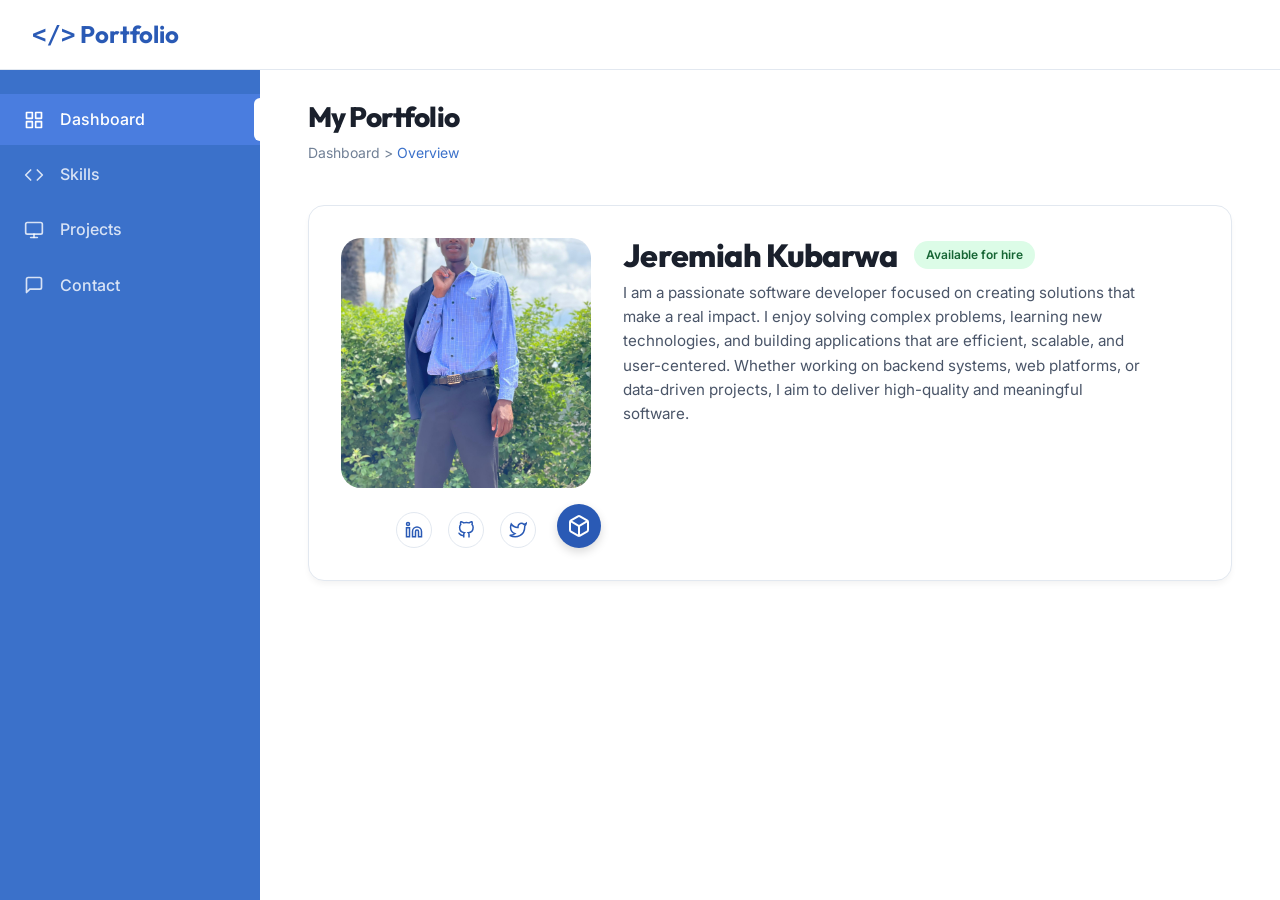
==== index.html @ a822982b "Update layout for skills and projects, remove education/experience" ====
<!DOCTYPE html>
<html lang="en">

<head>
  <meta charset="UTF-8" />
  <meta name="viewport" content="width=device-width, initial-scale=1.0" />
  <meta name="description" content="Portfolio of a Computer Science student: projects, skills, and contact." />
  <title>Jeremiah's Portfolio</title>
  <link rel="preconnect" href="https://fonts.googleapis.com">
  <link rel="preconnect" href="https://fonts.gstatic.com" crossorigin>
  <link href="https://fonts.googleapis.com/css2?family=Inter:wght@400;500;600&family=Outfit:wght@400;600;800&display=swap" rel="stylesheet">
  <link rel="stylesheet" href="styles.css" />
  <link rel="icon" href="assets/favicon.png" />
</head>

<body class="dashboard-layout light">
  <a class="skip-link" href="#main-content">Skip to content</a>

  <header class="top-nav">
    <a class="logo" href="index.html">
      <span class="logo-icon">&lt;/&gt;</span>
      Portfolio
    </a>
  </header>

  <aside class="sidebar">

    <ul class="sidebar-nav">
      <li>
        <a href="index.html" class="active">
          <svg viewBox="0 0 24 24" fill="none" stroke="currentColor" stroke-width="2" stroke-linecap="round" stroke-linejoin="round"><rect x="3" y="3" width="7" height="7"></rect><rect x="14" y="3" width="7" height="7"></rect><rect x="14" y="14" width="7" height="7"></rect><rect x="3" y="14" width="7" height="7"></rect></svg>
          Dashboard
        </a>
      </li>
      <li>
        <a href="skills.html">
          <svg viewBox="0 0 24 24"><polyline points="16 18 22 12 16 6"></polyline><polyline points="8 6 2 12 8 18"></polyline></svg>
          Skills
        </a>
      </li>

      <li>
        <a href="projects.html">
          <svg viewBox="0 0 24 24"><rect x="2" y="3" width="20" height="14" rx="2" ry="2"></rect><line x1="8" y1="21" x2="16" y2="21"></line><line x1="12" y1="17" x2="12" y2="21"></line></svg>
          Projects
        </a>
      </li>

      <li>
        <a href="contact.html">
          <svg viewBox="0 0 24 24"><path d="M21 15a2 2 0 0 1-2 2H7l-4 4V5a2 2 0 0 1 2-2h14a2 2 0 0 1 2 2z"></path></svg>
          Contact
        </a>
      </li>
    </ul>


  </aside>

  <main id="main-content" class="main-content">
    <div class="top-header">
      <h1>My Portfolio</h1>
      <div class="breadcrumbs">
        Dashboard &gt; <a href="#">Overview</a>
      </div>
    </div>

    <div class="profile-card fade-in">
      <div class="profile-image-container">
        <img src="assets/profile.png" alt="Jeremiah Kubarwa" class="profile-image" />
        <div class="profile-badge">
          <svg width="24" height="24" viewBox="0 0 24 24" fill="none" stroke="currentColor" stroke-width="2"><path d="M21 16V8a2 2 0 0 0-1-1.73l-7-4a2 2 0 0 0-2 0l-7 4A2 2 0 0 0 3 8v8a2 2 0 0 0 1 1.73l7 4a2 2 0 0 0 2 0l7-4A2 2 0 0 0 21 16z"></path><polyline points="3.27 6.96 12 12.01 20.73 6.96"></polyline><line x1="12" y1="22.08" x2="12" y2="12"></line></svg>
        </div>
        
        <div class="profile-socials">
          <a href="#"><svg width="18" height="18" viewBox="0 0 24 24" fill="none" stroke="currentColor" stroke-width="2"><path d="M16 8a6 6 0 0 1 6 6v7h-4v-7a2 2 0 0 0-2-2 2 2 0 0 0-2 2v7h-4v-7a6 6 0 0 1 6-6z"></path><rect x="2" y="9" width="4" height="12"></rect><circle cx="4" cy="4" r="2"></circle></svg></a>
          <a href="#"><svg width="18" height="18" viewBox="0 0 24 24" fill="none" stroke="currentColor" stroke-width="2"><path d="M9 19c-5 1.5-5-2.5-7-3m14 6v-3.87a3.37 3.37 0 0 0-.94-2.61c3.14-.35 6.44-1.54 6.44-7A5.44 5.44 0 0 0 20 4.77 5.07 5.07 0 0 0 19.91 1S18.73.65 16 2.48a13.38 13.38 0 0 0-7 0C6.27.65 5.09 1 5.09 1A5.07 5.07 0 0 0 5 4.77a5.44 5.44 0 0 0-1.5 3.78c0 5.42 3.3 6.61 6.44 7A3.37 3.37 0 0 0 9 18.13V22"></path></svg></a>
          <a href="#"><svg width="18" height="18" viewBox="0 0 24 24" fill="none" stroke="currentColor" stroke-width="2"><path d="M23 3a10.9 10.9 0 0 1-3.14 1.53 4.48 4.48 0 0 0-7.86 3v1A10.66 10.66 0 0 1 3 4s-4 9 5 13a11.64 11.64 0 0 1-7 2c9 5 20 0 20-11.5a4.5 4.5 0 0 0-.08-.83A7.72 7.72 0 0 0 23 3z"></path></svg></a>
        </div>
      </div>
      
      <div class="profile-info">
        <div class="name-row">
          <h2>Jeremiah Kubarwa</h2>
          <span class="hire-badge">Available for hire</span>
        </div>
        

        
        <p class="bio">I am a passionate software developer focused on creating solutions that make a real impact. I enjoy solving complex problems, learning new technologies, and building applications that are efficient, scalable, and user-centered. Whether working on backend systems, web platforms, or data-driven projects, I aim to deliver high-quality and meaningful software.</p>

      </div>
    </div>


  </main>

  <script src="script.js"></script>
</body>

</html>
---- styles.css ----
/* Base */
:root {
  --bg: #0B0F19;
  --bg-alt: #131A2A;
  --text: #ffffff;
  --text-muted: #9CA3AF;
  --primary: #4F46E5;
  --primary-hover: #6366F1;
  --accent: #E879F9;
  --card: #111827;
  --card-hover: #1F2937;
  --border: rgba(255, 255, 255, 0.1);
  --gradient: linear-gradient(90deg, #4F46E5, #9333EA, #E879F9);
  --glass: rgba(11, 15, 25, 0.85);
  --font-sans: "Inter", system-ui, -apple-system, sans-serif;
  --font-display: "Outfit", system-ui, -apple-system, sans-serif;
}

:root.light {
  --bg: #f8fafc;
  --bg-alt: #ffffff;
  --text: #0f172a;
  --text-muted: #475569;
  --primary: #2563eb;
  --primary-hover: #1d4ed8;
  --accent: #7c3aed;
  --card: rgba(255, 255, 255, 0.6);
  --card-hover: rgba(255, 255, 255, 0.9);
  --border: rgba(226, 232, 240, 0.8);
  --gradient: linear-gradient(135deg, #2563eb, #7c3aed, #db2777);
  --glass: rgba(248, 250, 252, 0.75);
}

* {
  box-sizing: border-box;
}

html, body {
  height: 100%;
}

body {
  margin: 0;
  font-family: var(--font-sans);
  background: var(--bg);
  color: var(--text);
  line-height: 1.7;
  -webkit-font-smoothing: antialiased;
  -moz-osx-font-smoothing: grayscale;
  transition: background-color 0.4s ease, color 0.4s ease;
  overflow-x: hidden;
}

.container {
  width: min(1100px, 92%);
  margin: 0 auto;
}

.section {
  padding: 72px 0;
}

.section.alt {
  background: var(--bg-alt);
}

h1, h2, h3, h4 {
  font-family: var(--font-display);
  font-weight: 800;
  line-height: 1.1;
  margin: 0 0 1rem;
  letter-spacing: -0.03em;
}

h1 { font-size: clamp(2.5rem, 5vw + 1rem, 4.5rem); }
h2 { font-size: clamp(2rem, 4vw, 3.5rem); }
h3 { font-size: clamp(1.5rem, 3vw, 2.25rem); }

p {
  margin: 0 0 1.5rem;
  font-size: 1.05rem;
}

.lead {
  font-size: clamp(1.125rem, 2vw, 1.35rem);
  color: var(--text-muted);
  max-width: 60ch;
}

.small { font-size: 0.875rem; }
.muted { color: var(--text-muted); }

.btn {
  display: inline-flex;
  align-items: center;
  justify-content: center;
  gap: 8px;
  padding: 12px 28px;
  border-radius: 9999px;
  border: 1px solid rgba(255,255,255,0.1);
  background: rgba(255,255,255,0.03);
  color: var(--text);
  font-family: var(--font-sans);
  font-weight: 500;
  font-size: 1rem;
  text-decoration: none;
  cursor: pointer;
  transition: all 0.3s ease;
}

.btn:hover {
  background: rgba(255,255,255,0.1);
}

.btn.primary {
  background: var(--gradient);
  border: 1px solid transparent;
  color: white;
  position: relative;
  z-index: 1;
}

.btn.primary::after {
  content: '';
  position: absolute;
  inset: -2px;
  border-radius: 9999px;
  background: var(--gradient);
  filter: blur(8px);
  z-index: -1;
  opacity: 0.6;
  transition: opacity 0.3s ease;
}

.btn.primary:hover::after {
  opacity: 0.9;
  filter: blur(12px);
}

.btn.primary:hover {
  transform: translateY(-1px);
}

.skip-link {
  position: absolute;
  left: -9999px;
  top: 8px;
  background: var(--primary);
  color: #fff;
  padding: 8px 12px;
  border-radius: 8px;
  z-index: 1000;
}
.skip-link:focus {
  left: 8px;
}

/* Sidebar */
.dashboard-layout {
  display: flex;
  min-height: 100vh;
}

/* Top Nav */
.top-nav {
  position: fixed;
  top: 0;
  left: 0;
  width: 100%;
  height: 70px;
  background: white;
  border-bottom: 1px solid #e2e8f0;
  display: flex;
  align-items: center;
  padding: 0 32px;
  z-index: 1000;
}

.logo {
  font-size: 1.5rem;
  font-weight: 700;
  color: #2a5ab5;
  text-decoration: none;
  font-family: var(--font-display);
}

.logo-icon {
  font-family: monospace;
  font-weight: 800;
}

.sidebar {
  width: 260px;
  background-color: #3b71ca; /* No gradient, solid blue */
  color: white;
  position: fixed;
  top: 70px;
  left: 0;
  height: calc(100vh - 70px);
  padding: 24px 0;
  display: flex;
  flex-direction: column;
  z-index: 100;
  overflow-y: auto;
}

.sidebar-nav {
  list-style: none;
  padding: 0;
  margin: 0;
  flex-grow: 1;
}

.sidebar-nav li {
  margin-bottom: 4px;
}

.sidebar-nav a {
  display: flex;
  align-items: center;
  gap: 16px;
  padding: 12px 24px;
  color: rgba(255, 255, 255, 0.8);
  text-decoration: none;
  font-weight: 500;
  transition: all 0.2s ease;
  position: relative;
}

.sidebar-nav a:hover, .sidebar-nav a.active {
  color: white;
  background-color: #4a7ddf;
}

.sidebar-nav a.active::before {
  content: '';
  position: absolute;
  right: 0;
  top: 4px;
  bottom: 4px;
  width: 6px;
  background-color: white;
  border-radius: 6px 0 0 6px;
}

.sidebar-nav a svg {
  width: 20px;
  height: 20px;
  stroke: currentColor;
  fill: none;
  stroke-width: 2;
  stroke-linecap: round;
  stroke-linejoin: round;
}

.sidebar-stats {
  padding: 24px;
  border-top: 1px solid rgba(255, 255, 255, 0.15);
  margin-top: auto;
}

.sidebar-stats h4 {
  font-size: 0.75rem;
  text-transform: uppercase;
  letter-spacing: 0.05em;
  margin-bottom: 16px;
  color: rgba(255, 255, 255, 0.9);
}

.stat-item {
  margin-bottom: 16px;
  font-size: 0.875rem;
}

.stat-header {
  display: flex;
  justify-content: space-between;
  margin-bottom: 8px;
  align-items: center;
  color: white;
}

.stat-icon-wrapper {
  display: flex;
  align-items: center;
  gap: 8px;
}

.stat-icon {
  width: 24px;
  height: 24px;
  border-radius: 50%;
  background: rgba(255, 255, 255, 0.2);
  display: flex;
  align-items: center;
  justify-content: center;
  font-size: 0.75rem;
}

.stat-percentage {
  font-size: 0.75rem;
  color: rgba(255, 255, 255, 0.8);
}

.stat-bar {
  height: 4px;
  background: rgba(255, 255, 255, 0.2);
  border-radius: 2px;
  overflow: hidden;
}

.stat-fill {
  height: 100%;
  background: white;
  border-radius: 2px;
}

.main-content {
  margin-left: 260px;
  margin-top: 70px;
  flex: 1;
  min-height: calc(100vh - 70px);
  background: #ffffff;
  color: #1a202c;
  padding: 2rem 3rem;
}

/* Dashboard Overview */
.top-header {
  margin-bottom: 24px;
  padding-bottom: 16px;
}

.top-header h1 {
  font-size: 1.75rem;
  color: #1a202c;
  margin-bottom: 8px;
}

.breadcrumbs {
  font-size: 0.875rem;
  color: #718096;
}

.breadcrumbs a {
  color: #3b71ca;
  text-decoration: none;
}

.profile-card {
  display: flex;
  gap: 32px;
  background: white;
  border-radius: 16px;
  border: 1px solid #e2e8f0;
  box-shadow: 0 4px 6px -1px rgba(0, 0, 0, 0.05);
  padding: 32px;
  margin-bottom: 32px;
}

.profile-image-container {
  position: relative;
  flex-shrink: 0;
  width: 250px;
}

.profile-image {
  width: 100%;
  height: 250px;
  object-fit: cover;
  border-radius: 20px;
}

.profile-badge {
  position: absolute;
  bottom: 0px;
  right: -10px;
  background: #2a5ab5;
  color: white;
  width: 44px;
  height: 44px;
  border-radius: 50%;
  display: flex;
  align-items: center;
  justify-content: center;
  box-shadow: 0 4px 10px rgba(0,0,0,0.15);
}

.profile-socials {
  display: flex;
  gap: 16px;
  justify-content: center;
  margin-top: 16px;
}

.profile-socials a {
  width: 36px;
  height: 36px;
  border-radius: 50%;
  background: white;
  border: 1px solid #e2e8f0;
  display: flex;
  align-items: center;
  justify-content: center;
  color: #2a5ab5;
  transition: all 0.2s ease;
}

.profile-socials a:hover {
  background: #f8fafc;
}

.profile-info {
  flex: 1;
}

.name-row {
  display: flex;
  align-items: center;
  gap: 16px;
  margin-bottom: 8px;
}

.name-row h2 {
  font-size: 2rem;
  color: #1a202c;
  margin: 0;
  letter-spacing: -0.02em;
}

.hire-badge {
  background: #dcfce7;
  color: #166534;
  padding: 4px 12px;
  border-radius: 16px;
  font-size: 0.75rem;
  font-weight: 600;
}

.role-title {
  color: #2a5ab5;
  font-size: 1.25rem;
  font-weight: 500;
  margin-bottom: 16px;
}

.bio {
  color: #4a5568;
  font-size: 0.95rem;
  line-height: 1.6;
  margin-bottom: 24px;
  max-width: 90%;
}

.skills-pills {
  display: flex;
  gap: 8px;
  flex-wrap: wrap;
  margin-bottom: 32px;
}

.skill-pill {
  background: #eff6ff;
  color: #2a5ab5;
  padding: 6px 16px;
  border-radius: 20px;
  font-size: 0.85rem;
  font-weight: 500;
}

.overview-stats {
  display: flex;
  gap: 16px;
  margin-top: 16px;
}

.overview-stat-card {
  flex: 1;
  background: white;
  border: 1px solid #e2e8f0;
  border-radius: 16px;
  padding: 20px;
  text-align: center;
}

.overview-stat-value {
  font-size: 1.75rem;
  font-weight: 700;
  color: #2a5ab5;
  margin-bottom: 4px;
}

.stars {
  color: #2a5ab5;
  margin-bottom: 8px;
  font-size: 1.2rem;
}

.overview-stat-label {
  font-size: 0.8rem;
  color: #718096;
}

.section-title {
  display: flex;
  align-items: center;
  gap: 8px;
  font-size: 1rem;
  font-weight: 700;
  color: #4a5568;
  text-transform: uppercase;
  margin: 40px 0 24px;
  letter-spacing: 0.05em;
}

.section-title::before {
  content: '';
  width: 4px;
  height: 16px;
  background: #2a5ab5;
  border-radius: 2px;
}

.overview-grid {
  display: grid;
  grid-template-columns: 1fr 1fr;
  gap: 24px;
}

.overview-card {
  background: white;
  border-radius: 16px;
  overflow: hidden;
  box-shadow: 0 4px 10px rgba(0,0,0,0.03);
  position: relative;
}

.overview-card img {
  width: 100%;
  height: 200px;
  object-fit: cover;
}

.overview-card-content {
  padding: 20px;
  position: absolute;
  top: 0;
  right: 0;
  background: rgba(255,255,255,0.9);
  margin: 12px;
  border-radius: 8px;
  padding: 8px 16px;
}

.overview-card-content span {
  font-size: 0.8rem;
  color: #1a202c;
  text-transform: uppercase;
  letter-spacing: 0.05em;
  font-weight: 700;
}

/* Cards and grids */
.card {
  background: var(--card);
  border: 1px solid var(--border);
  border-radius: 20px;
  padding: 32px;
  transition: all 0.4s cubic-bezier(0.175, 0.885, 0.32, 1.275);
  height: 100%;
  display: flex;
  flex-direction: column;
  backdrop-filter: blur(16px);
  position: relative;
  overflow: hidden;
  box-shadow: 0 4px 6px -1px rgba(0, 0, 0, 0.1);
}

.card::before {
  content: "";
  position: absolute;
  top: 0;
  left: 0;
  right: 0;
  height: 2px;
  background: var(--gradient);
  opacity: 0;
  transition: opacity 0.3s ease;
}

.card:hover {
  transform: translateY(-8px);
  box-shadow: 0 20px 40px -5px rgba(0, 0, 0, 0.3), 0 10px 10px -5px rgba(0, 0, 0, 0.1);
  border-color: rgba(59, 130, 246, 0.4);
  background: var(--card-hover);
}

.card:hover::before {
  opacity: 1;
}

.card h3 {
  margin-bottom: 0.5rem;
}

/* Tech Section Override */
.text-center { text-align: center; }
.tech-header { margin-bottom: 48px; }

.tech-grid {
  display: grid;
  grid-template-columns: repeat(2, 1fr);
  gap: 24px;
}

.tech-card {
  padding: 24px;
  border-radius: 16px;
  background: #0D1322;
  border: 1px solid rgba(255,255,255,0.05);
  position: relative;
  transition: transform 0.2s ease, box-shadow 0.2s ease;
  overflow: hidden;
}

.tech-card::before {
  content: '';
  position: absolute;
  top: 0; left: 0; right: 0; height: 1px;
  background: var(--gradient);
  opacity: 0.2;
}

.tech-card:hover {
  transform: translateY(-4px);
  box-shadow: 0 10px 30px -10px rgba(79, 70, 229, 0.3);
  border-color: rgba(255,255,255,0.1);
}
.tech-card:hover::before { opacity: 0.8; }

.tech-title {
  font-size: 1.1rem;
  font-family: var(--font-sans);
  font-weight: 600;
  display: flex;
  justify-content: space-between;
  align-items: center;
  margin-bottom: 24px;
}
.arrow { color: rgba(255,255,255,0.3); font-size: 1rem; }

.tech-icons {
  display: flex;
  gap: 24px;
  flex-wrap: wrap;
  align-items: center;
}

.tech-icon {
  display: flex;
  align-items: center;
  gap: 8px;
}

.tech-icon img {
  width: 32px;
  height: 32px;
  object-fit: contain;
}

.invert-dark { filter: invert(1); }
.tech-name { font-weight: 500; font-size: 1rem; }

.skills-grid-modern {
  display: grid;
  grid-template-columns: repeat(2, 1fr);
  gap: 24px;
}

.skill-card-modern {
  background: white;
  border-radius: 12px;
  border: 1px solid #e2e8f0;
  box-shadow: 0 4px 6px -1px rgba(0,0,0,0.05);
  overflow: hidden;
  transition: transform 0.2s ease, box-shadow 0.2s ease;
}

.skill-card-modern:hover {
  transform: translateY(-2px);
  box-shadow: 0 10px 15px -3px rgba(0, 0, 0, 0.05);
}

.skill-card-header {
  background: #5b8def;
  color: white;
  padding: 12px 20px;
  font-weight: 600;
  font-size: 1.05rem;
}

.skill-card-body {
  padding: 24px 20px;
  background: white;
}

.skill-icon-row {
  display: flex;
  align-items: center;
  gap: 12px;
  margin-bottom: 20px;
  min-height: 40px;
}

.skill-icon {
  width: 48px;
  height: 48px;
  object-fit: contain;
}

.skill-main-text {
  font-size: 1.15rem;
  font-weight: 700;
  color: #1e293b;
}

.skill-pills-row {
  display: flex;
  gap: 10px;
  flex-wrap: wrap;
}

.skill-pill-sm {
  background: #e6f0fa;
  color: #2a5ab5;
  padding: 6px 14px;
  border-radius: 20px;
  font-size: 0.85rem;
  font-weight: 500;
  display: inline-flex;
  align-items: center;
}

.skill-django-box {
  background: #092e20;
  color: white;
  padding: 6px 12px;
  border-radius: 4px;
  font-weight: 600;
  letter-spacing: 0.5px;
  font-size: 1.2rem;
}

.gradient-text {
  background: var(--gradient);
  -webkit-background-clip: text;
  background-clip: text;
  -webkit-text-fill-color: transparent;
}
.projects-grid {
  display: flex;
  flex-direction: column;
  gap: 24px;
}
.contact-grid {
  grid-template-columns: 1.2fr .8fr;
  align-items: start;
}

/* Horizontal Project Cards */
.project-card-h {
  display: flex;
  background: white;
  border-radius: 12px;
  border: 1px solid #e2e8f0;
  box-shadow: 0 4px 6px -1px rgba(0, 0, 0, 0.05);
  overflow: hidden;
  position: relative;
  height: 160px;
  transition: transform 0.2s ease, box-shadow 0.2s ease;
}

.project-card-h:hover {
  transform: translateY(-2px);
  box-shadow: 0 10px 15px -3px rgba(0, 0, 0, 0.05);
}

.project-img-wrapper {
  width: 40%;
  position: relative;
  background-size: cover;
  background-position: center;
}

.project-img-wrapper::after {
  content: '';
  position: absolute;
  top: 0; right: 0; bottom: 0; left: 0;
  background: linear-gradient(to right, rgba(255,255,255,0) 50%, rgba(255,255,255,1) 95%);
}

.project-info {
  width: 60%;
  padding: 24px 32px 24px 16px;
  display: flex;
  flex-direction: column;
  position: relative;
  z-index: 2;
  background: white; /* ensure right side is pure white */
}

.project-info h3 {
  color: #1e293b;
  font-size: 1.25rem;
  margin-bottom: 8px;
  font-family: var(--font-sans);
}

.project-info p {
  color: #64748b;
  font-size: 0.95rem;
}

.project-info .btn-view {
  margin-top: auto;
  align-self: flex-end;
  background: #2a5ab5;
  color: white;
  padding: 8px 20px;
  border-radius: 6px;
  font-weight: 500;
  font-size: 0.9rem;
  text-decoration: none;
  transition: background 0.2s;
}

.project-info .btn-view:hover {
  background: #1d4ed8;
}

.links {
  list-style: none;
  padding: 0;
  margin: 0;
  display: grid;
  gap: 8px;
}
.links a {
  color: var(--text);
  text-decoration: none;
}
.links a:hover {
  text-decoration: underline;
}

/* Forms */
form {
  background: var(--card);
  padding: 32px;
  border-radius: 16px;
  border: 1px solid var(--border);
}

form label {
  display: grid;
  gap: 8px;
  margin-bottom: 20px;
  font-weight: 500;
}

input, textarea {
  width: 100%;
  border: 1px solid var(--border);
  background: var(--bg);
  color: var(--text);
  border-radius: 8px;
  padding: 12px 16px;
  font-family: inherit;
  font-size: 1rem;
  transition: all 0.2s ease;
}

input:focus, textarea:focus {
  outline: none;
  border-color: var(--primary);
  box-shadow: 0 0 0 3px rgba(59, 130, 246, 0.2);
  background: var(--bg-alt);
}

/* Footer */
.site-footer {
  border-top: 1px solid var(--border);
  background: var(--bg-alt);
  padding: 32px 0;
  margin-top: auto;
}

.footer-inner {
  display: flex;
  align-items: center;
  justify-content: space-between;
  flex-wrap: wrap;
  gap: 16px;
}

/* Utilities */
.sr-only {
  position: absolute;
  width: 1px;
  height: 1px;
  padding: 0;
  margin: -1px;
  overflow: hidden;
  clip: rect(0,0,0,0);
  white-space: nowrap;
  border: 0;
}

/* Animations */
@keyframes slideUp {
  from { opacity: 0; transform: translateY(30px); }
  to { opacity: 1; transform: translateY(0); }
}

@keyframes fadeInRight {
  from { opacity: 0; transform: translateX(30px); }
  to { opacity: 1; transform: translateX(0); }
}

@keyframes float {
  0% { transform: translate(0, 0) scale(1); }
  33% { transform: translate(30px, -50px) scale(1.1); }
  66% { transform: translate(-20px, 20px) scale(0.9); }
  100% { transform: translate(0, 0) scale(1); }
}

@keyframes pulse {
  from { opacity: 0.2; transform: scale(0.95); }
  to { opacity: 0.4; transform: scale(1.05); }
}

.fade-in {
  opacity: 0;
  animation: slideUp 0.6s ease-out forwards;
}

/* Responsive */
@media (max-width: 920px) {
  .skills-grid { grid-template-columns: repeat(2, 1fr); }
  .projects-grid { grid-template-columns: repeat(2, 1fr); }
  .contact-grid { grid-template-columns: 1fr; }
  .hero-inner { grid-template-columns: 1fr; text-align: center; }
  .hero-ctas { justify-content: center; }
  .hero-photo { max-width: 300px; margin: 0 auto; }
}

@media (max-width: 640px) {
  .nav-toggle { display: inline-flex; }
  .nav-menu {
    position: absolute;
    right: 0;
    top: calc(100% + 16px);
    background: var(--card);
    border: 1px solid var(--border);
    border-radius: 12px;
    padding: 16px;
    display: none;
    flex-direction: column;
    min-width: 200px;
    box-shadow: 0 10px 25px -5px rgba(0, 0, 0, 0.2);
  }
  .nav-menu.open { display: flex; animation: slideUp 0.2s ease-out; }
  .skills-grid { grid-template-columns: 1fr; }
  .projects-grid { grid-template-columns: 1fr; }
  h1 { font-size: 2.5rem; }
  .section { padding: 48px 0; }
}
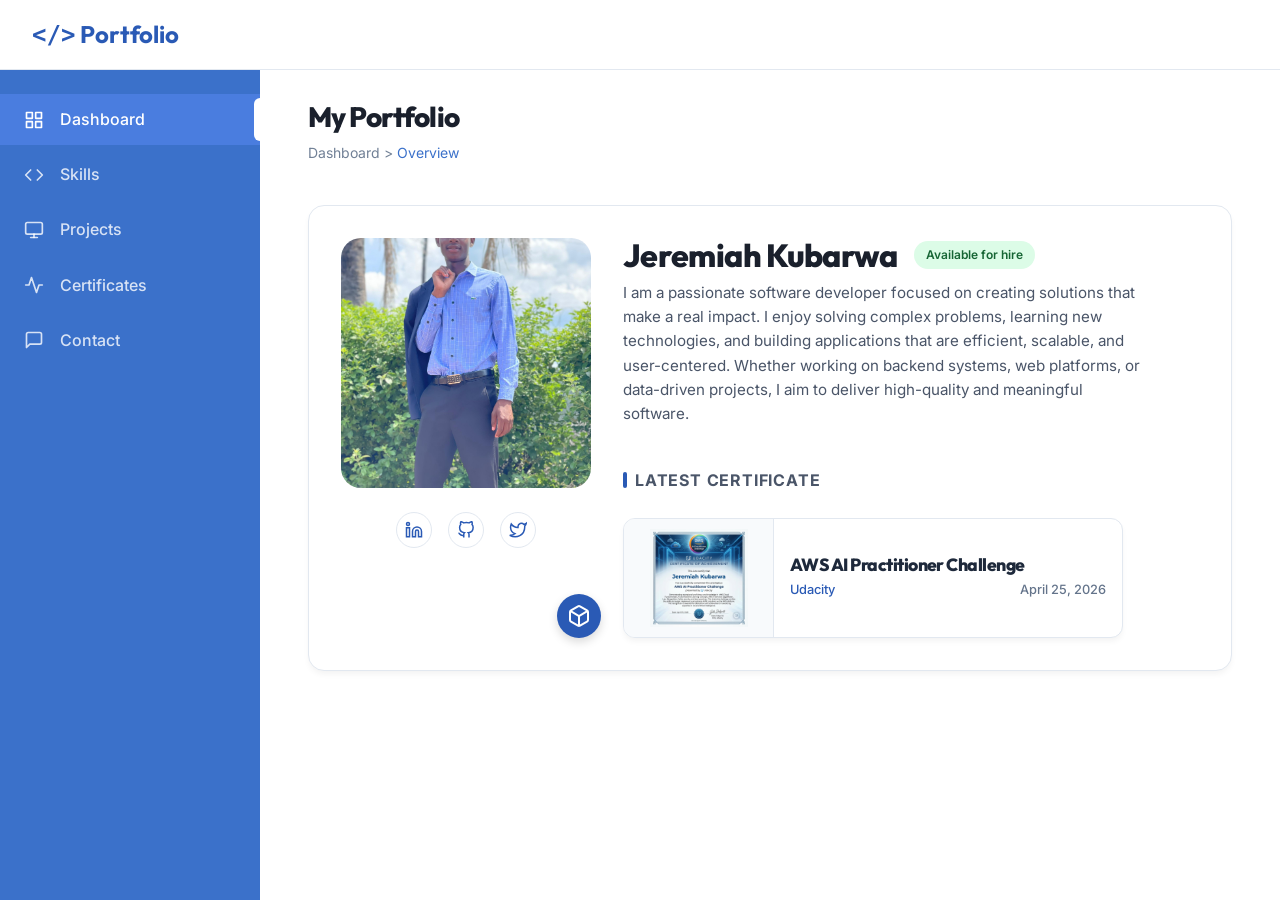
==== commit 3b205990: "adding certificate" ====
--- a/index.html
+++ b/index.html
@@ -45,7 +45,12 @@
           Projects
         </a>
       </li>
-
+      <li>
+        <a href="certificates.html">
+          <svg viewBox="0 0 24 24" fill="none" stroke="currentColor" stroke-width="2" stroke-linecap="round" stroke-linejoin="round"><path d="M22 12h-4l-3 9L9 3l-3 9H2"></path></svg>
+          Certificates
+        </a>
+      </li>
       <li>
         <a href="contact.html">
           <svg viewBox="0 0 24 24"><path d="M21 15a2 2 0 0 1-2 2H7l-4 4V5a2 2 0 0 1 2-2h14a2 2 0 0 1 2 2z"></path></svg>
@@ -89,6 +94,10 @@
         
         <p class="bio">I am a passionate software developer focused on creating solutions that make a real impact. I enjoy solving complex problems, learning new technologies, and building applications that are efficient, scalable, and user-centered. Whether working on backend systems, web platforms, or data-driven projects, I aim to deliver high-quality and meaningful software.</p>
 
+        <div class="section-title">Latest Certificate</div>
+        <div id="certificates-grid" class="certificates-grid mini">
+          <!-- Latest certificate will be injected here -->
+        </div>
       </div>
     </div>
 
--- a/styles.css
+++ b/styles.css
@@ -1,34 +1,16 @@
 /* Base */
 :root {
-  --bg: #0B0F19;
-  --bg-alt: #131A2A;
-  --text: #ffffff;
-  --text-muted: #9CA3AF;
-  --primary: #4F46E5;
-  --primary-hover: #6366F1;
-  --accent: #E879F9;
-  --card: #111827;
-  --card-hover: #1F2937;
-  --border: rgba(255, 255, 255, 0.1);
-  --gradient: linear-gradient(90deg, #4F46E5, #9333EA, #E879F9);
-  --glass: rgba(11, 15, 25, 0.85);
+  --bg: #ffffff;
+  --bg-alt: #f8fafc;
+  --text: #1e293b;
+  --text-muted: #475569;
+  --primary: #2a5ab5;
+  --primary-hover: #1d4ed8;
+  --card: #ffffff;
+  --card-hover: #f8fafc;
+  --border: #e2e8f0;
   --font-sans: "Inter", system-ui, -apple-system, sans-serif;
   --font-display: "Outfit", system-ui, -apple-system, sans-serif;
-}
-
-:root.light {
-  --bg: #f8fafc;
-  --bg-alt: #ffffff;
-  --text: #0f172a;
-  --text-muted: #475569;
-  --primary: #2563eb;
-  --primary-hover: #1d4ed8;
-  --accent: #7c3aed;
-  --card: rgba(255, 255, 255, 0.6);
-  --card-hover: rgba(255, 255, 255, 0.9);
-  --border: rgba(226, 232, 240, 0.8);
-  --gradient: linear-gradient(135deg, #2563eb, #7c3aed, #db2777);
-  --glass: rgba(248, 250, 252, 0.75);
 }
 
 * {
@@ -320,7 +302,7 @@
   margin-top: 70px;
   flex: 1;
   min-height: calc(100vh - 70px);
-  background: #ffffff;
+  background: #ffffff !important;
   color: #1a202c;
   padding: 2rem 3rem;
 }
@@ -670,6 +652,112 @@
 
 .invert-dark { filter: invert(1); }
 .tech-name { font-weight: 500; font-size: 1rem; }
+
+/* About Page */
+.about-container {
+  display: flex;
+  gap: 64px;
+  margin-top: 16px;
+  align-items: flex-start;
+}
+
+.about-content {
+  flex: 1.1;
+}
+
+.about-content h2 {
+  font-size: 2rem;
+  color: #1e293b;
+  margin-bottom: 24px;
+  font-weight: 600;
+}
+
+.about-lead {
+  font-size: 1.05rem;
+  color: #475569;
+  line-height: 1.7;
+  margin-bottom: 24px;
+}
+
+.about-lead strong {
+  color: #2a5ab5;
+  font-weight: 600;
+}
+
+.about-sub {
+  font-size: 1.05rem;
+  color: #475569;
+  margin-bottom: 16px;
+}
+
+.about-list {
+  list-style: none;
+  padding-left: 0;
+  margin-bottom: 24px;
+}
+
+.about-list li {
+  position: relative;
+  padding-left: 20px;
+  margin-bottom: 12px;
+  color: #475569;
+  font-size: 1rem;
+  line-height: 1.6;
+}
+
+.about-list li::before {
+  content: '';
+  position: absolute;
+  left: 0;
+  top: 9px;
+  width: 6px;
+  height: 6px;
+  background-color: #2a5ab5;
+  border-radius: 50%;
+}
+
+.about-cta-box {
+  background: #2a5ab5;
+  border-radius: 12px;
+  padding: 24px;
+  margin-top: 32px;
+}
+
+.about-cta-box p {
+  color: #ffffff;
+  font-size: 0.95rem;
+  margin-bottom: 16px;
+  line-height: 1.5;
+}
+
+.btn-contact-me {
+  display: inline-flex;
+  align-items: center;
+  background: #ffffff;
+  color: #2a5ab5;
+  padding: 10px 24px;
+  border-radius: 6px;
+  text-decoration: none;
+  font-weight: 600;
+  font-size: 0.95rem;
+  transition: background 0.2s;
+}
+
+.btn-contact-me:hover {
+  background: #f1f5f9;
+}
+
+.about-image {
+  flex: 0.9;
+}
+
+.about-image img {
+  width: 100%;
+  max-width: 400px;
+  height: auto;
+  border-radius: 24px;
+  object-fit: cover;
+}
 
 .skills-grid-modern {
   display: grid;
@@ -838,6 +926,114 @@
   background: #1d4ed8;
 }
 
+/* Certificates Grid */
+.certificates-grid {
+  display: grid;
+  grid-template-columns: repeat(auto-fill, minmax(350px, 1fr));
+  gap: 24px;
+}
+
+.certificates-grid.mini {
+  grid-template-columns: 1fr;
+  max-width: 500px;
+}
+
+.certificates-grid.mini .certificate-card {
+  flex-direction: row;
+  height: 120px;
+  align-items: center;
+}
+
+.certificates-grid.mini .certificate-img-container {
+  width: 150px;
+  height: 100%;
+  aspect-ratio: auto;
+  border-bottom: none;
+  border-right: 1px solid #e2e8f0;
+}
+
+.certificates-grid.mini .certificate-info {
+  padding: 16px;
+  flex: 1;
+}
+
+.certificates-grid.mini .certificate-info h3 {
+  font-size: 1.1rem;
+  margin-bottom: 4px;
+}
+
+.certificates-grid.mini .certificate-meta {
+  margin-bottom: 0;
+  font-size: 0.8rem;
+}
+
+.certificates-grid.mini .certificate-info p {
+  display: none; /* Hide description in mini view */
+}
+
+.certificate-card {
+  background: white;
+  border-radius: 12px;
+  border: 1px solid #e2e8f0;
+  box-shadow: 0 4px 6px -1px rgba(0, 0, 0, 0.05);
+  overflow: hidden;
+  transition: transform 0.2s ease, box-shadow 0.2s ease;
+  display: flex;
+  flex-direction: column;
+}
+
+.certificate-card:hover {
+  transform: translateY(-4px);
+  box-shadow: 0 12px 20px -5px rgba(0, 0, 0, 0.1);
+}
+
+.certificate-img-container {
+  width: 100%;
+  aspect-ratio: 4 / 3;
+  overflow: hidden;
+  background: #f8fafc;
+  border-bottom: 1px solid #e2e8f0;
+}
+
+.certificate-img {
+  width: 100%;
+  height: 100%;
+  object-fit: contain;
+  padding: 10px;
+}
+
+.certificate-info {
+  padding: 24px;
+}
+
+.certificate-info h3 {
+  font-size: 1.25rem;
+  margin-bottom: 8px;
+  color: #1e293b;
+}
+
+.certificate-meta {
+  display: flex;
+  justify-content: space-between;
+  margin-bottom: 16px;
+  font-size: 0.9rem;
+  font-weight: 500;
+}
+
+.certificate-meta .issuer {
+  color: #2a5ab5;
+}
+
+.certificate-meta .date {
+  color: #64748b;
+}
+
+.certificate-info p {
+  color: #475569;
+  font-size: 0.95rem;
+  line-height: 1.6;
+}
+
 .links {
   list-style: none;
   padding: 0;
@@ -946,34 +1142,127 @@
 
 /* Responsive */
 @media (max-width: 920px) {
-  .skills-grid { grid-template-columns: repeat(2, 1fr); }
-  .projects-grid { grid-template-columns: repeat(2, 1fr); }
+  .skills-grid-modern { grid-template-columns: 1fr; }
+  .projects-grid { grid-template-columns: 1fr; }
+  .tech-grid { grid-template-columns: 1fr; }
   .contact-grid { grid-template-columns: 1fr; }
   .hero-inner { grid-template-columns: 1fr; text-align: center; }
   .hero-ctas { justify-content: center; }
   .hero-photo { max-width: 300px; margin: 0 auto; }
 }
 
-@media (max-width: 640px) {
-  .nav-toggle { display: inline-flex; }
-  .nav-menu {
-    position: absolute;
-    right: 0;
-    top: calc(100% + 16px);
-    background: var(--card);
-    border: 1px solid var(--border);
-    border-radius: 12px;
-    padding: 16px;
+@media (max-width: 768px) {
+  /* Top Nav */
+  .top-nav {
+    padding: 0 16px;
+  }
+  
+  /* Sidebar becomes bottom nav */
+  .sidebar {
+    width: 100%;
+    height: auto;
+    position: fixed;
+    top: auto;
+    bottom: 0;
+    left: 0;
+    padding: 0;
+    flex-direction: row;
+    z-index: 1000;
+    border-top: 1px solid rgba(0, 0, 0, 0.1);
+  }
+  .sidebar-nav {
+    display: flex;
+    justify-content: space-around;
+    align-items: center;
+    width: 100%;
+  }
+  .sidebar-nav li {
+    margin-bottom: 0;
+    flex: 1;
+  }
+  .sidebar-nav a {
+    flex-direction: column;
+    padding: 10px 4px;
+    font-size: 0.65rem;
+    gap: 4px;
+    justify-content: center;
+    border-radius: 0;
+  }
+  .sidebar-nav a::before {
     display: none;
+  }
+  .sidebar-nav a.active {
+    background-color: rgba(255, 255, 255, 0.1);
+  }
+  .sidebar-stats {
+    display: none; /* Hide stats on mobile */
+  }
+
+  /* Main Content */
+  .main-content {
+    margin-left: 0;
+    margin-top: 70px;
+    padding: 1.5rem 1rem 6rem 1rem; /* Extra bottom padding for the nav bar */
+  }
+
+  /* Dashboard Overview */
+  .profile-card {
     flex-direction: column;
-    min-width: 200px;
-    box-shadow: 0 10px 25px -5px rgba(0, 0, 0, 0.2);
-  }
-  .nav-menu.open { display: flex; animation: slideUp 0.2s ease-out; }
-  .skills-grid { grid-template-columns: 1fr; }
-  .projects-grid { grid-template-columns: 1fr; }
-  h1 { font-size: 2.5rem; }
-  .section { padding: 48px 0; }
-}
-
-
+    align-items: center;
+    text-align: center;
+    padding: 24px 16px;
+  }
+  .profile-image-container {
+    width: 180px;
+  }
+  .profile-image {
+    height: 180px;
+  }
+  .name-row {
+    flex-direction: column;
+    gap: 8px;
+  }
+  .overview-grid {
+    grid-template-columns: 1fr;
+  }
+  .overview-stats {
+    flex-direction: column;
+  }
+  
+  /* general overrides */
+  .skills-grid-modern {
+    grid-template-columns: 1fr;
+  }
+  .tech-grid {
+    grid-template-columns: 1fr;
+  }
+  .contact-grid {
+    grid-template-columns: 1fr;
+  }
+  .project-card-h {
+    flex-direction: column;
+    height: auto;
+  }
+  .project-img-wrapper {
+    width: 100%;
+    height: 200px;
+  }
+  .project-img-wrapper::after {
+    background: linear-gradient(to top, rgba(255,255,255,0) 50%, rgba(255,255,255,1) 95%);
+  }
+  .project-info {
+    width: 100%;
+    padding: 24px;
+  }
+  .about-container {
+    gap: 24px;
+    flex-direction: column;
+  }
+  .about-image {
+    order: -1;
+    margin-bottom: 24px;
+    align-self: center;
+  }
+}
+
+
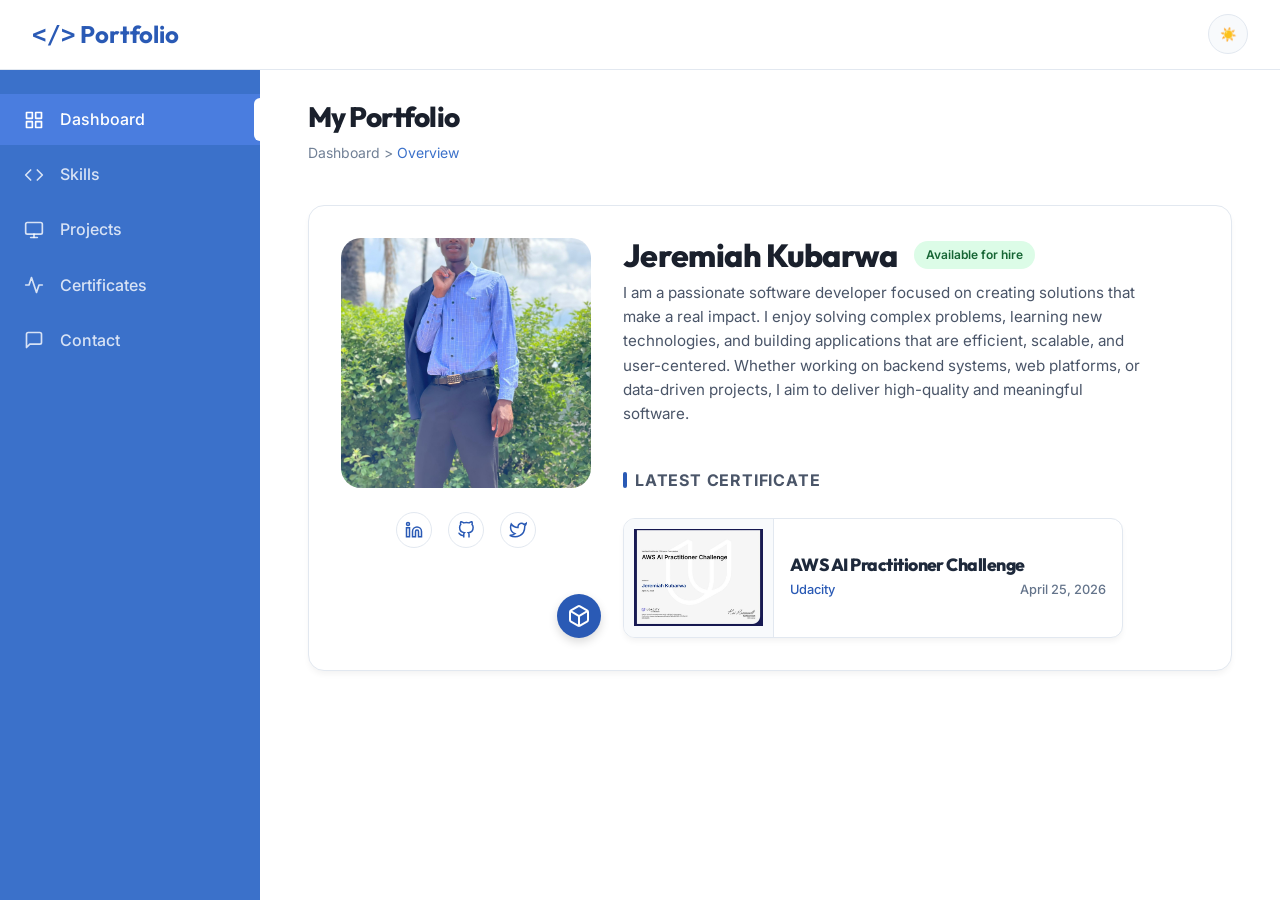
==== commit 9d2a79c7: "refining" ====
--- a/index.html
+++ b/index.html
@@ -13,21 +13,26 @@
   <link rel="icon" href="assets/favicon.png" />
 </head>
 
-<body class="dashboard-layout light">
+<body class="dashboard-layout">
   <a class="skip-link" href="#main-content">Skip to content</a>
 
   <header class="top-nav">
-    <a class="logo" href="index.html">
-      <span class="logo-icon">&lt;/&gt;</span>
-      Portfolio
-    </a>
+    <div class="top-nav-inner">
+      <a class="logo" href="index.html">
+        <span class="logo-icon">&lt;/&gt;</span>
+        Portfolio
+      </a>
+      <div class="top-nav-actions">
+        <button class="icon-btn theme-toggle" type="button" aria-label="Toggle theme">☀️</button>
+      </div>
+    </div>
   </header>
 
   <aside class="sidebar">
 
     <ul class="sidebar-nav">
       <li>
-        <a href="index.html" class="active">
+        <a href="index.html" class="active" aria-current="page">
           <svg viewBox="0 0 24 24" fill="none" stroke="currentColor" stroke-width="2" stroke-linecap="round" stroke-linejoin="round"><rect x="3" y="3" width="7" height="7"></rect><rect x="14" y="3" width="7" height="7"></rect><rect x="14" y="14" width="7" height="7"></rect><rect x="3" y="14" width="7" height="7"></rect></svg>
           Dashboard
         </a>
@@ -78,9 +83,15 @@
         </div>
         
         <div class="profile-socials">
-          <a href="#"><svg width="18" height="18" viewBox="0 0 24 24" fill="none" stroke="currentColor" stroke-width="2"><path d="M16 8a6 6 0 0 1 6 6v7h-4v-7a2 2 0 0 0-2-2 2 2 0 0 0-2 2v7h-4v-7a6 6 0 0 1 6-6z"></path><rect x="2" y="9" width="4" height="12"></rect><circle cx="4" cy="4" r="2"></circle></svg></a>
-          <a href="#"><svg width="18" height="18" viewBox="0 0 24 24" fill="none" stroke="currentColor" stroke-width="2"><path d="M9 19c-5 1.5-5-2.5-7-3m14 6v-3.87a3.37 3.37 0 0 0-.94-2.61c3.14-.35 6.44-1.54 6.44-7A5.44 5.44 0 0 0 20 4.77 5.07 5.07 0 0 0 19.91 1S18.73.65 16 2.48a13.38 13.38 0 0 0-7 0C6.27.65 5.09 1 5.09 1A5.07 5.07 0 0 0 5 4.77a5.44 5.44 0 0 0-1.5 3.78c0 5.42 3.3 6.61 6.44 7A3.37 3.37 0 0 0 9 18.13V22"></path></svg></a>
-          <a href="#"><svg width="18" height="18" viewBox="0 0 24 24" fill="none" stroke="currentColor" stroke-width="2"><path d="M23 3a10.9 10.9 0 0 1-3.14 1.53 4.48 4.48 0 0 0-7.86 3v1A10.66 10.66 0 0 1 3 4s-4 9 5 13a11.64 11.64 0 0 1-7 2c9 5 20 0 20-11.5a4.5 4.5 0 0 0-.08-.83A7.72 7.72 0 0 0 23 3z"></path></svg></a>
+          <a href="https://www.linkedin.com/in/jeremiah-kubarwa-169940361/" target="_blank" rel="noopener" aria-label="LinkedIn">
+            <svg width="18" height="18" viewBox="0 0 24 24" fill="none" stroke="currentColor" stroke-width="2"><path d="M16 8a6 6 0 0 1 6 6v7h-4v-7a2 2 0 0 0-2-2 2 2 0 0 0-2 2v7h-4v-7a6 6 0 0 1 6-6z"></path><rect x="2" y="9" width="4" height="12"></rect><circle cx="4" cy="4" r="2"></circle></svg>
+          </a>
+          <a href="https://github.com/Kilobyte33" target="_blank" rel="noopener" aria-label="GitHub">
+            <svg width="18" height="18" viewBox="0 0 24 24" fill="none" stroke="currentColor" stroke-width="2"><path d="M9 19c-5 1.5-5-2.5-7-3m14 6v-3.87a3.37 3.37 0 0 0-.94-2.61c3.14-.35 6.44-1.54 6.44-7A5.44 5.44 0 0 0 20 4.77 5.07 5.07 0 0 0 19.91 1S18.73.65 16 2.48a13.38 13.38 0 0 0-7 0C6.27.65 5.09 1 5.09 1A5.07 5.07 0 0 0 5 4.77a5.44 5.44 0 0 0-1.5 3.78c0 5.42 3.3 6.61 6.44 7A3.37 3.37 0 0 0 9 18.13V22"></path></svg>
+          </a>
+          <a href="mailto:kbkubarwa@gmail.com" aria-label="Email">
+            <svg width="18" height="18" viewBox="0 0 24 24" fill="none" stroke="currentColor" stroke-width="2"><path d="M23 3a10.9 10.9 0 0 1-3.14 1.53 4.48 4.48 0 0 0-7.86 3v1A10.66 10.66 0 0 1 3 4s-4 9 5 13a11.64 11.64 0 0 1-7 2c9 5 20 0 20-11.5a4.5 4.5 0 0 0-.08-.83A7.72 7.72 0 0 0 23 3z"></path></svg>
+          </a>
         </div>
       </div>
       
--- a/styles.css
+++ b/styles.css
@@ -11,6 +11,20 @@
   --border: #e2e8f0;
   --font-sans: "Inter", system-ui, -apple-system, sans-serif;
   --font-display: "Outfit", system-ui, -apple-system, sans-serif;
+  --gradient: linear-gradient(135deg, #2563eb 0%, #4f46e5 55%, #7c3aed 100%);
+}
+
+/* Dark theme */
+:root.dark {
+  --bg: #0b1220;
+  --bg-alt: #0f1a2e;
+  --text: #e5e7eb;
+  --text-muted: #a3b0c2;
+  --card: #0f1a2e;
+  --card-hover: #12203a;
+  --border: rgba(148, 163, 184, 0.18);
+  --primary: #7aa2ff;
+  --primary-hover: #9bb8ff;
 }
 
 * {
@@ -150,12 +164,50 @@
   left: 0;
   width: 100%;
   height: 70px;
-  background: white;
+  background: var(--bg);
   border-bottom: 1px solid #e2e8f0;
   display: flex;
   align-items: center;
   padding: 0 32px;
   z-index: 1000;
+}
+
+.top-nav-inner {
+  width: 100%;
+  display: flex;
+  align-items: center;
+  justify-content: space-between;
+  gap: 16px;
+}
+
+.top-nav-actions {
+  display: flex;
+  align-items: center;
+  gap: 12px;
+}
+
+.icon-btn {
+  width: 40px;
+  height: 40px;
+  border-radius: 9999px;
+  border: 1px solid var(--border);
+  background: var(--bg-alt);
+  color: var(--text);
+  display: inline-flex;
+  align-items: center;
+  justify-content: center;
+  cursor: pointer;
+  transition: transform 0.15s ease, background 0.15s ease, border-color 0.15s ease;
+}
+
+.icon-btn:hover {
+  transform: translateY(-1px);
+  border-color: rgba(59, 130, 246, 0.4);
+}
+
+.icon-btn:focus-visible {
+  outline: none;
+  box-shadow: 0 0 0 3px rgba(59, 130, 246, 0.25);
 }
 
 .logo {
@@ -303,7 +355,7 @@
   flex: 1;
   min-height: calc(100vh - 70px);
   background: #ffffff !important;
-  color: #1a202c;
+  color: var(--text);
   padding: 2rem 3rem;
 }
 
@@ -332,7 +384,7 @@
 .profile-card {
   display: flex;
   gap: 32px;
-  background: white;
+  background: var(--card);
   border-radius: 16px;
   border: 1px solid #e2e8f0;
   box-shadow: 0 4px 6px -1px rgba(0, 0, 0, 0.05);
@@ -858,7 +910,7 @@
 /* Horizontal Project Cards */
 .project-card-h {
   display: flex;
-  background: white;
+  background: var(--card);
   border-radius: 12px;
   border: 1px solid #e2e8f0;
   box-shadow: 0 4px 6px -1px rgba(0, 0, 0, 0.05);
@@ -894,7 +946,7 @@
   flex-direction: column;
   position: relative;
   z-index: 2;
-  background: white; /* ensure right side is pure white */
+  background: var(--card); /* ensure right side matches theme */
 }
 
 .project-info h3 {
@@ -907,6 +959,47 @@
 .project-info p {
   color: #64748b;
   font-size: 0.95rem;
+}
+
+.project-tags {
+  display: flex;
+  flex-wrap: wrap;
+  gap: 8px;
+  margin: 10px 0 0;
+}
+
+.tag-pill {
+  background: #eff6ff;
+  color: #2a5ab5;
+  padding: 4px 10px;
+  border-radius: 9999px;
+  font-size: 0.75rem;
+  font-weight: 600;
+  border: 1px solid rgba(42, 90, 181, 0.15);
+}
+
+:root.dark .tag-pill {
+  background: rgba(122, 162, 255, 0.12);
+  color: #cfe0ff;
+  border-color: rgba(122, 162, 255, 0.25);
+}
+
+.project-actions {
+  margin-top: auto;
+  display: flex;
+  gap: 10px;
+  justify-content: flex-end;
+}
+
+.btn-view.secondary {
+  background: transparent;
+  color: #2a5ab5;
+  border: 1px solid rgba(42, 90, 181, 0.3);
+}
+
+:root.dark .btn-view.secondary {
+  color: #cfe0ff;
+  border-color: rgba(207, 224, 255, 0.3);
 }
 
 .project-info .btn-view {
@@ -969,6 +1062,97 @@
 
 .certificates-grid.mini .certificate-info p {
   display: none; /* Hide description in mini view */
+}
+
+.certificates-grid.mini .btn-view-cert {
+  display: none; /* Hide button in mini view as card is clickable */
+}
+
+.btn-view-cert {
+  background: #2a5ab5;
+  color: white;
+  border: none;
+  padding: 8px 16px;
+  border-radius: 6px;
+  font-weight: 600;
+  cursor: pointer;
+  margin-top: 12px;
+  transition: background 0.2s;
+  width: 100%;
+}
+
+.btn-view-cert:hover {
+  background: #1d4ed8;
+}
+
+/* Modal styles */
+.cert-modal {
+  display: none;
+  position: fixed;
+  z-index: 2000;
+  left: 0;
+  top: 0;
+  width: 100%;
+  height: 100%;
+  background-color: rgba(0, 0, 0, 0.85);
+  backdrop-filter: blur(5px);
+  justify-content: center;
+  align-items: center;
+  animation: fadeIn 0.3s ease;
+}
+
+@keyframes fadeIn {
+  from { opacity: 0; }
+  to { opacity: 1; }
+}
+
+.modal-content {
+  background-color: white;
+  padding: 32px;
+  border-radius: 20px;
+  max-width: 90%;
+  max-height: 90%;
+  position: relative;
+  box-shadow: 0 25px 50px -12px rgba(0, 0, 0, 0.5);
+  display: flex;
+  flex-direction: column;
+  align-items: center;
+  animation: zoomIn 0.3s cubic-bezier(0.34, 1.56, 0.64, 1);
+}
+
+@keyframes zoomIn {
+  from { transform: scale(0.8); opacity: 0; }
+  to { transform: scale(1); opacity: 1; }
+}
+
+.modal-content h2 {
+  margin-top: 0;
+  font-size: 1.5rem;
+  color: #1e293b;
+  margin-bottom: 24px;
+}
+
+.modal-content img {
+  max-width: 100%;
+  max-height: 70vh;
+  object-fit: contain;
+  border-radius: 8px;
+  box-shadow: 0 4px 10px rgba(0,0,0,0.1);
+}
+
+.close-modal {
+  position: absolute;
+  top: 16px;
+  right: 24px;
+  color: #64748b;
+  font-size: 32px;
+  font-weight: bold;
+  cursor: pointer;
+  transition: color 0.2s;
+}
+
+.close-modal:hover {
+  color: #1e293b;
 }
 
 .certificate-card {
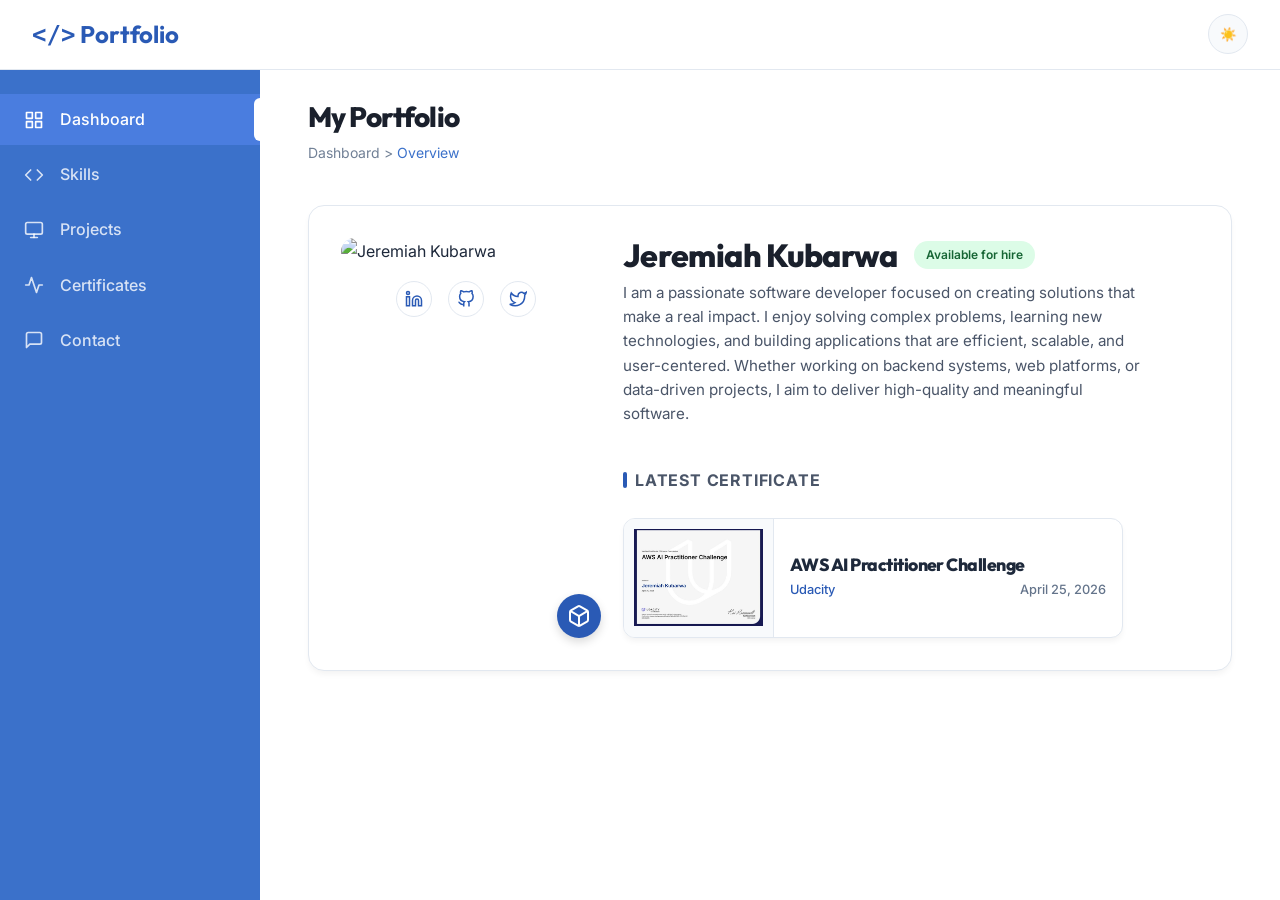
==== commit cfaef78a: "addition of picture" ====
--- a/index.html
+++ b/index.html
@@ -77,7 +77,7 @@
 
     <div class="profile-card fade-in">
       <div class="profile-image-container">
-        <img src="assets/profile.png" alt="Jeremiah Kubarwa" class="profile-image" />
+        <img src="assets/c__Users_Admin_AppData_Roaming_Cursor_User_workspaceStorage_e871ec6a6cf59c51ae01a53769b0e2bc_images_InShot_20241209_200100657-7ecb8f22-6fda-4ff1-893e-37db37ab4a74.png" alt="Jeremiah Kubarwa" class="profile-image" />
         <div class="profile-badge">
           <svg width="24" height="24" viewBox="0 0 24 24" fill="none" stroke="currentColor" stroke-width="2"><path d="M21 16V8a2 2 0 0 0-1-1.73l-7-4a2 2 0 0 0-2 0l-7 4A2 2 0 0 0 3 8v8a2 2 0 0 0 1 1.73l7 4a2 2 0 0 0 2 0l7-4A2 2 0 0 0 21 16z"></path><polyline points="3.27 6.96 12 12.01 20.73 6.96"></polyline><line x1="12" y1="22.08" x2="12" y2="12"></line></svg>
         </div>
--- a/styles.css
+++ b/styles.css
@@ -402,6 +402,7 @@
   width: 100%;
   height: 250px;
   object-fit: cover;
+  object-position: center 25%;
   border-radius: 20px;
 }
 
@@ -930,6 +931,8 @@
   position: relative;
   background-size: cover;
   background-position: center;
+  background-color: #e6f0fa;
+  background-image: linear-gradient(135deg, rgba(37, 99, 235, 0.18), rgba(124, 58, 237, 0.14));
 }
 
 .project-img-wrapper::after {
@@ -937,6 +940,10 @@
   position: absolute;
   top: 0; right: 0; bottom: 0; left: 0;
   background: linear-gradient(to right, rgba(255,255,255,0) 50%, rgba(255,255,255,1) 95%);
+}
+
+:root.dark .project-img-wrapper::after {
+  background: linear-gradient(to right, rgba(15, 26, 46, 0) 45%, rgba(15, 26, 46, 1) 95%);
 }
 
 .project-info {
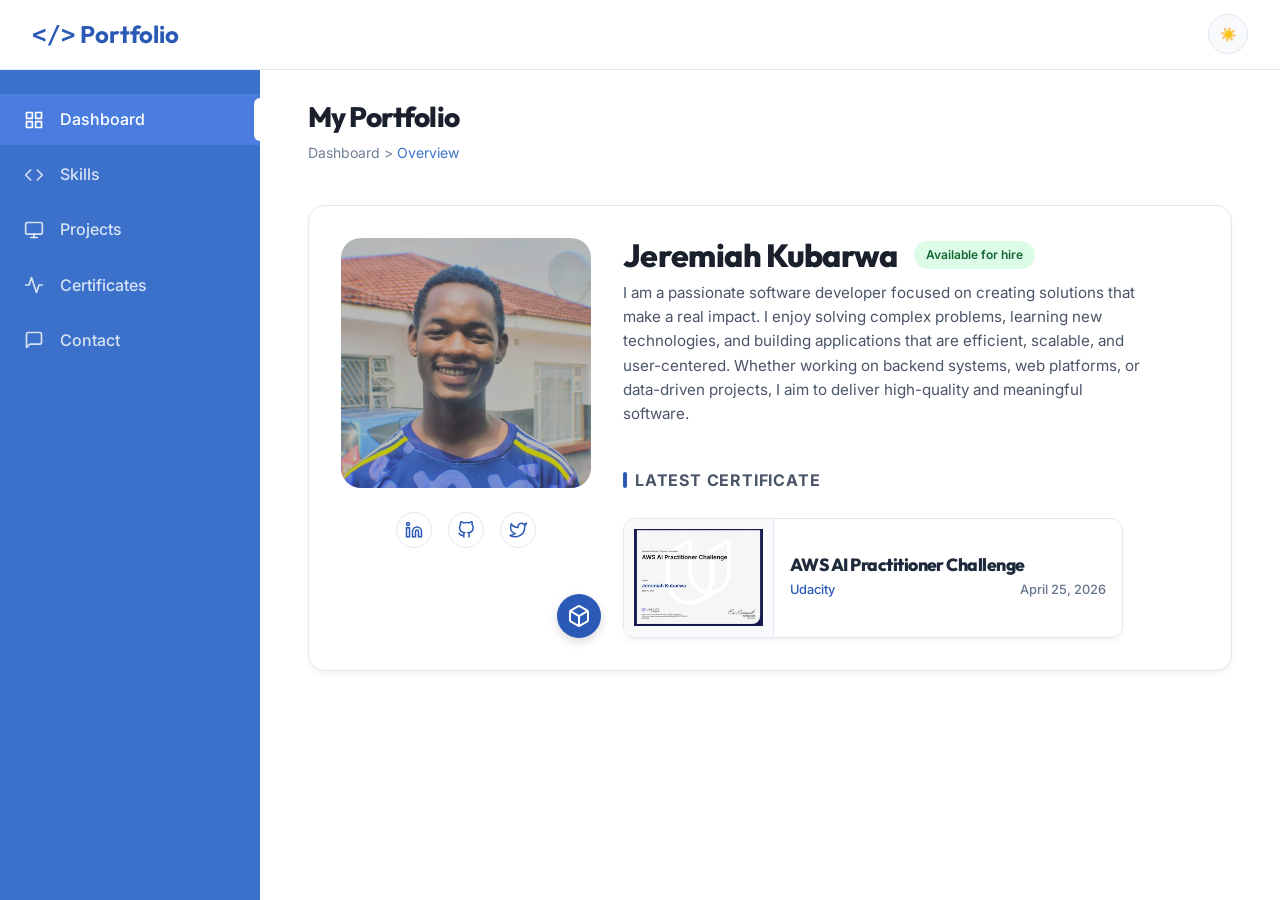
==== commit 1c860675: "pic" ====
--- a/index.html
+++ b/index.html
@@ -77,7 +77,7 @@
 
     <div class="profile-card fade-in">
       <div class="profile-image-container">
-        <img src="assets/c__Users_Admin_AppData_Roaming_Cursor_User_workspaceStorage_e871ec6a6cf59c51ae01a53769b0e2bc_images_InShot_20241209_200100657-7ecb8f22-6fda-4ff1-893e-37db37ab4a74.png" alt="Jeremiah Kubarwa" class="profile-image" />
+        <img src="assets/profile-dashboard.png" alt="Jeremiah Kubarwa" class="profile-image" />
         <div class="profile-badge">
           <svg width="24" height="24" viewBox="0 0 24 24" fill="none" stroke="currentColor" stroke-width="2"><path d="M21 16V8a2 2 0 0 0-1-1.73l-7-4a2 2 0 0 0-2 0l-7 4A2 2 0 0 0 3 8v8a2 2 0 0 0 1 1.73l7 4a2 2 0 0 0 2 0l7-4A2 2 0 0 0 21 16z"></path><polyline points="3.27 6.96 12 12.01 20.73 6.96"></polyline><line x1="12" y1="22.08" x2="12" y2="12"></line></svg>
         </div>
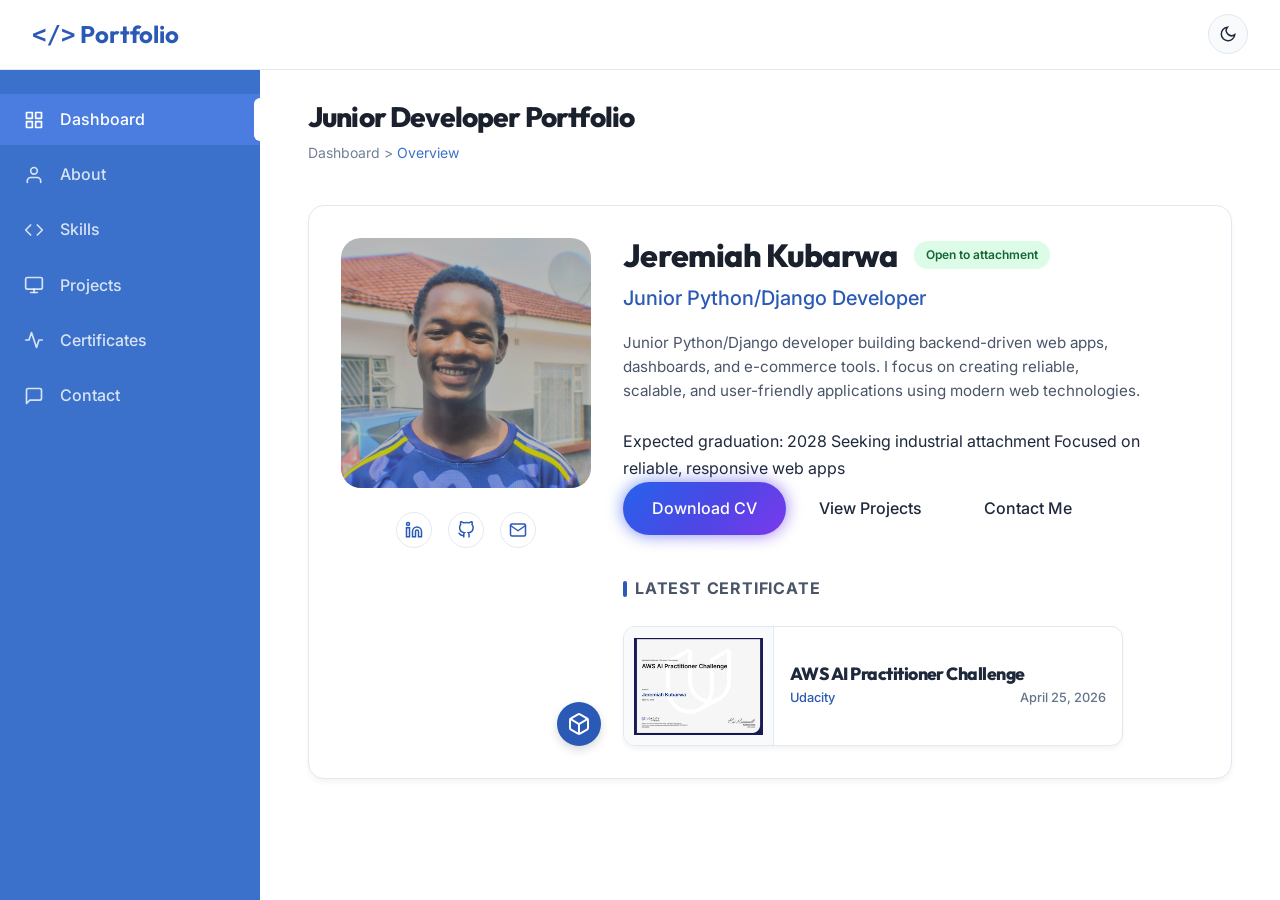
==== commit 3d643d7c: "ehancing the portfolio" ====
--- a/index.html
+++ b/index.html
@@ -23,7 +23,7 @@
         Portfolio
       </a>
       <div class="top-nav-actions">
-        <button class="icon-btn theme-toggle" type="button" aria-label="Toggle theme">☀️</button>
+        <button class="icon-btn theme-toggle" type="button" aria-label="Switch to dark theme"></button>
       </div>
     </div>
   </header>
@@ -35,6 +35,12 @@
         <a href="index.html" class="active" aria-current="page">
           <svg viewBox="0 0 24 24" fill="none" stroke="currentColor" stroke-width="2" stroke-linecap="round" stroke-linejoin="round"><rect x="3" y="3" width="7" height="7"></rect><rect x="14" y="3" width="7" height="7"></rect><rect x="14" y="14" width="7" height="7"></rect><rect x="3" y="14" width="7" height="7"></rect></svg>
           Dashboard
+        </a>
+      </li>
+      <li>
+        <a href="about.html">
+          <svg viewBox="0 0 24 24" fill="none" stroke="currentColor" stroke-width="2" stroke-linecap="round" stroke-linejoin="round"><path d="M20 21v-2a4 4 0 0 0-4-4H8a4 4 0 0 0-4 4v2"></path><circle cx="12" cy="7" r="4"></circle></svg>
+          About
         </a>
       </li>
       <li>
@@ -69,9 +75,9 @@
 
   <main id="main-content" class="main-content">
     <div class="top-header">
-      <h1>My Portfolio</h1>
+      <h1>Junior Developer Portfolio</h1>
       <div class="breadcrumbs">
-        Dashboard &gt; <a href="#">Overview</a>
+        Dashboard &gt; <a href="index.html">Overview</a>
       </div>
     </div>
 
@@ -90,7 +96,10 @@
             <svg width="18" height="18" viewBox="0 0 24 24" fill="none" stroke="currentColor" stroke-width="2"><path d="M9 19c-5 1.5-5-2.5-7-3m14 6v-3.87a3.37 3.37 0 0 0-.94-2.61c3.14-.35 6.44-1.54 6.44-7A5.44 5.44 0 0 0 20 4.77 5.07 5.07 0 0 0 19.91 1S18.73.65 16 2.48a13.38 13.38 0 0 0-7 0C6.27.65 5.09 1 5.09 1A5.07 5.07 0 0 0 5 4.77a5.44 5.44 0 0 0-1.5 3.78c0 5.42 3.3 6.61 6.44 7A3.37 3.37 0 0 0 9 18.13V22"></path></svg>
           </a>
           <a href="mailto:kbkubarwa@gmail.com" aria-label="Email">
-            <svg width="18" height="18" viewBox="0 0 24 24" fill="none" stroke="currentColor" stroke-width="2"><path d="M23 3a10.9 10.9 0 0 1-3.14 1.53 4.48 4.48 0 0 0-7.86 3v1A10.66 10.66 0 0 1 3 4s-4 9 5 13a11.64 11.64 0 0 1-7 2c9 5 20 0 20-11.5a4.5 4.5 0 0 0-.08-.83A7.72 7.72 0 0 0 23 3z"></path></svg>
+            <svg width="18" height="18" viewBox="0 0 24 24" fill="none" stroke="currentColor" stroke-width="2" stroke-linecap="round" stroke-linejoin="round">
+              <path d="M4 4h16c1.1 0 2 .9 2 2v12c0 1.1-.9 2-2 2H4c-1.1 0-2-.9-2-2V6c0-1.1.9-2 2-2z"></path>
+              <polyline points="22,6 12,13 2,6"></polyline>
+            </svg>
           </a>
         </div>
       </div>
@@ -98,12 +107,23 @@
       <div class="profile-info">
         <div class="name-row">
           <h2>Jeremiah Kubarwa</h2>
-          <span class="hire-badge">Available for hire</span>
+          <span class="hire-badge">Open to attachment</span>
         </div>
-        
 
-        
-        <p class="bio">I am a passionate software developer focused on creating solutions that make a real impact. I enjoy solving complex problems, learning new technologies, and building applications that are efficient, scalable, and user-centered. Whether working on backend systems, web platforms, or data-driven projects, I aim to deliver high-quality and meaningful software.</p>
+        <p class="role-title">Junior Python/Django Developer</p>
+        <p class="bio">Junior Python/Django developer building backend-driven web apps, dashboards, and e-commerce tools. I focus on creating reliable, scalable, and user-friendly applications using modern web technologies.</p>
+
+        <div class="profile-highlights">
+          <span>Expected graduation: 2028</span>
+          <span>Seeking industrial attachment</span>
+          <span>Focused on reliable, responsive web apps</span>
+        </div>
+
+        <div class="profile-ctas">
+          <a class="btn primary" href="assets/resume.pdf" download>Download CV</a>
+          <a class="btn secondary" href="projects.html">View Projects</a>
+          <a class="btn secondary" href="contact.html">Contact Me</a>
+        </div>
 
         <div class="section-title">Latest Certificate</div>
         <div id="certificates-grid" class="certificates-grid mini">
@@ -118,4 +138,4 @@
   <script src="script.js"></script>
 </body>
 
-</html>+</html>
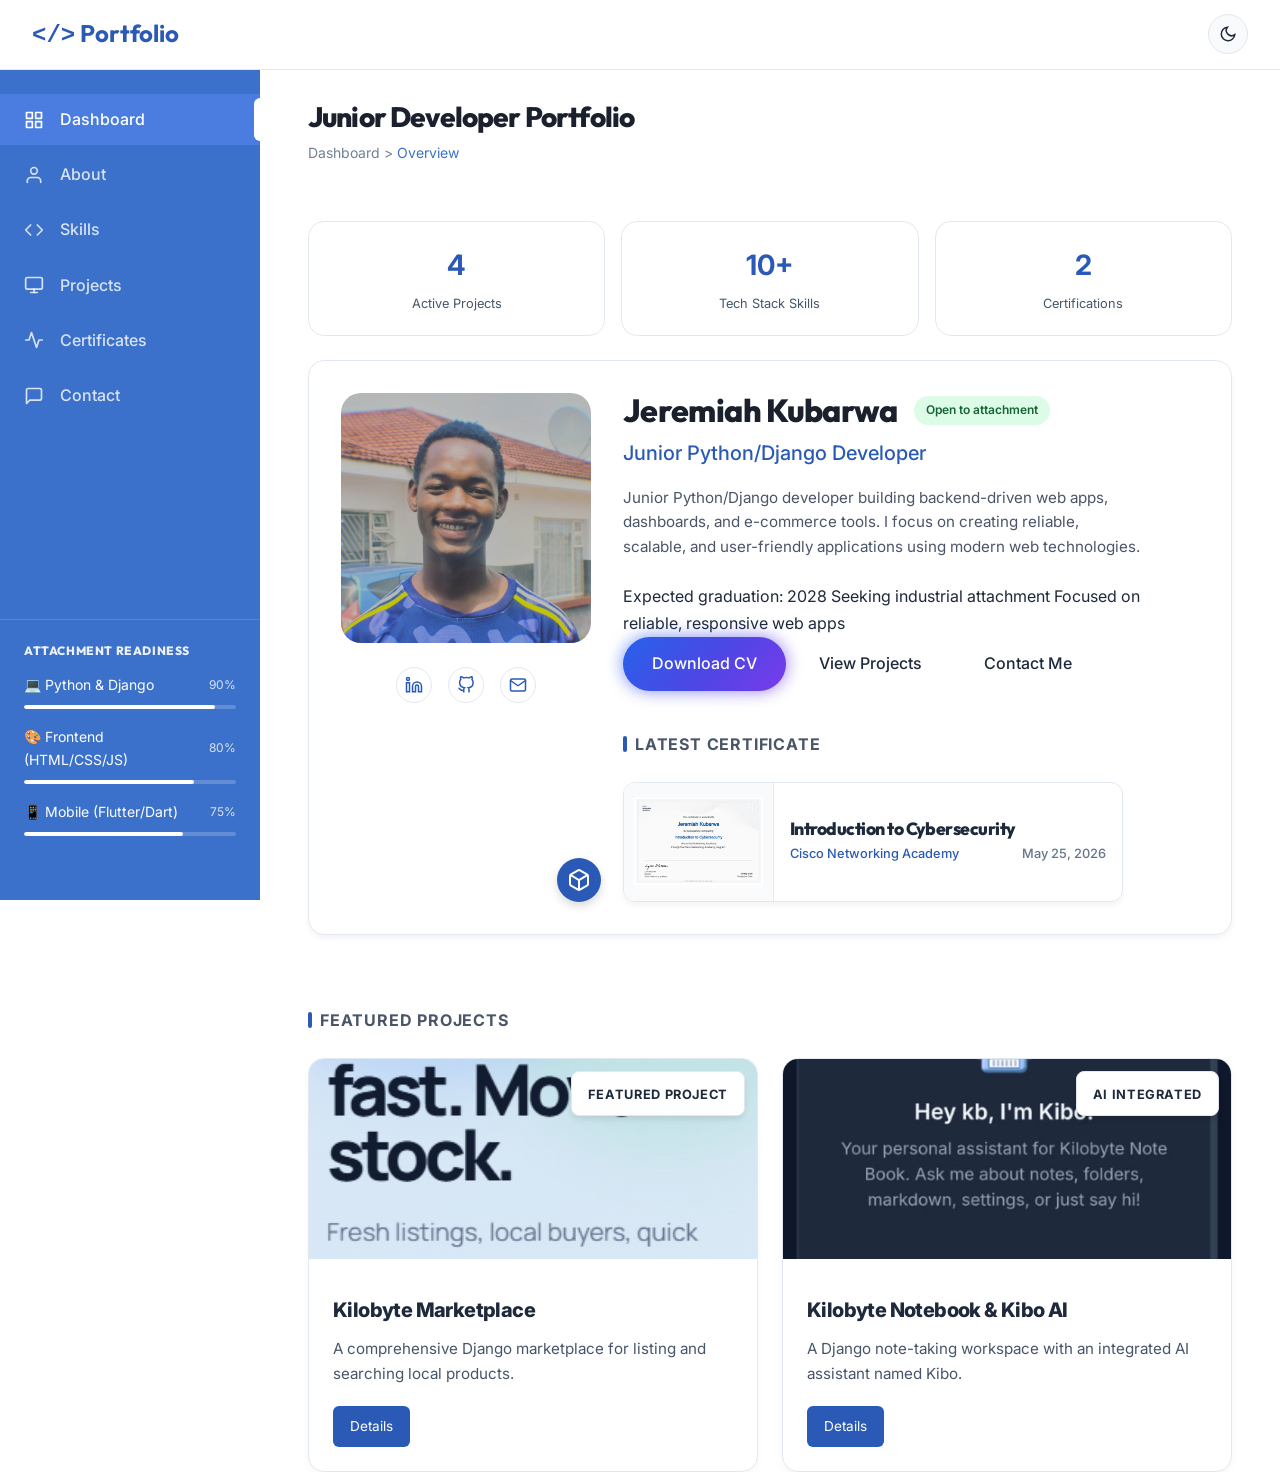
==== commit ae4e4039: "Update projects info and remove contact form" ====
--- a/index.html
+++ b/index.html
@@ -70,6 +70,36 @@
       </li>
     </ul>
 
+    <div class="sidebar-stats">
+      <h4>Attachment Readiness</h4>
+      <div class="stat-item">
+        <div class="stat-header">
+          <span class="stat-icon-wrapper">💻 Python & Django</span>
+          <span class="stat-percentage">90%</span>
+        </div>
+        <div class="stat-bar">
+          <div class="stat-fill" style="width: 90%;"></div>
+        </div>
+      </div>
+      <div class="stat-item">
+        <div class="stat-header">
+          <span class="stat-icon-wrapper">🎨 Frontend (HTML/CSS/JS)</span>
+          <span class="stat-percentage">80%</span>
+        </div>
+        <div class="stat-bar">
+          <div class="stat-fill" style="width: 80%;"></div>
+        </div>
+      </div>
+      <div class="stat-item">
+        <div class="stat-header">
+          <span class="stat-icon-wrapper">📱 Mobile (Flutter/Dart)</span>
+          <span class="stat-percentage">75%</span>
+        </div>
+        <div class="stat-bar">
+          <div class="stat-fill" style="width: 75%;"></div>
+        </div>
+      </div>
+    </div>
 
   </aside>
 
@@ -81,7 +111,23 @@
       </div>
     </div>
 
-    <div class="profile-card fade-in">
+    <!-- Overview Stats Grid -->
+    <div class="overview-stats">
+      <div class="overview-stat-card">
+        <div class="overview-stat-value">4</div>
+        <div class="overview-stat-label">Active Projects</div>
+      </div>
+      <div class="overview-stat-card">
+        <div class="overview-stat-value">10+</div>
+        <div class="overview-stat-label">Tech Stack Skills</div>
+      </div>
+      <div class="overview-stat-card">
+        <div class="overview-stat-value">2</div>
+        <div class="overview-stat-label">Certifications</div>
+      </div>
+    </div>
+
+    <div class="profile-card fade-in" style="margin-top: 24px;">
       <div class="profile-image-container">
         <img src="assets/profile-dashboard.png" alt="Jeremiah Kubarwa" class="profile-image" />
         <div class="profile-badge">
@@ -132,6 +178,32 @@
       </div>
     </div>
 
+    <!-- Featured Content Section -->
+    <div class="section-title">Featured Projects</div>
+    <div class="overview-grid">
+      <div class="overview-card">
+        <img src="assets/projects/kilobyte-marketplace.png" alt="Kilobyte Marketplace" />
+        <div class="overview-card-content">
+          <span>Featured Project</span>
+        </div>
+        <div style="padding: 24px;">
+          <h3 style="margin-top: 8px; font-size: 1.25rem; font-family: var(--font-sans);">Kilobyte Marketplace</h3>
+          <p class="muted" style="font-size: 0.95rem; margin-bottom: 20px; line-height: 1.6;">A comprehensive Django marketplace for listing and searching local products.</p>
+          <a class="btn-view secondary" href="projects.html#kilobyte-marketplace" style="font-size: 0.85rem; padding: 8px 16px; border-radius: 6px; text-decoration: none; display: inline-block; background: #2a5ab5; color: white;">Details</a>
+        </div>
+      </div>
+      <div class="overview-card">
+        <img src="assets/projects/kilobyte-notebook.png" alt="Kilobyte Notebook" />
+        <div class="overview-card-content">
+          <span>AI Integrated</span>
+        </div>
+        <div style="padding: 24px;">
+          <h3 style="margin-top: 8px; font-size: 1.25rem; font-family: var(--font-sans);">Kilobyte Notebook & Kibo AI</h3>
+          <p class="muted" style="font-size: 0.95rem; margin-bottom: 20px; line-height: 1.6;">A Django note-taking workspace with an integrated AI assistant named Kibo.</p>
+          <a class="btn-view secondary" href="projects.html#kilobyte-notebook" style="font-size: 0.85rem; padding: 8px 16px; border-radius: 6px; text-decoration: none; display: inline-block; background: #2a5ab5; color: white;">Details</a>
+        </div>
+      </div>
+    </div>
 
   </main>
 
--- a/styles.css
+++ b/styles.css
@@ -1,4 +1,3 @@
-/* Base */
 :root {
   --bg: #ffffff;
   --bg-alt: #f8fafc;
@@ -14,7 +13,7 @@
   --gradient: linear-gradient(135deg, #2563eb 0%, #4f46e5 55%, #7c3aed 100%);
 }
 
-/* Dark theme */
+
 :root.dark {
   --bg: #0b1220;
   --bg-alt: #0f1a2e;
@@ -31,7 +30,8 @@
   box-sizing: border-box;
 }
 
-html, body {
+html,
+body {
   height: 100%;
 }
 
@@ -60,7 +60,10 @@
   background: var(--bg-alt);
 }
 
-h1, h2, h3, h4 {
+h1,
+h2,
+h3,
+h4 {
   font-family: var(--font-display);
   font-weight: 800;
   line-height: 1.1;
@@ -68,9 +71,17 @@
   letter-spacing: -0.03em;
 }
 
-h1 { font-size: clamp(2.5rem, 5vw + 1rem, 4.5rem); }
-h2 { font-size: clamp(2rem, 4vw, 3.5rem); }
-h3 { font-size: clamp(1.5rem, 3vw, 2.25rem); }
+h1 {
+  font-size: clamp(2.5rem, 5vw + 1rem, 4.5rem);
+}
+
+h2 {
+  font-size: clamp(2rem, 4vw, 3.5rem);
+}
+
+h3 {
+  font-size: clamp(1.5rem, 3vw, 2.25rem);
+}
 
 p {
   margin: 0 0 1.5rem;
@@ -83,8 +94,13 @@
   max-width: 60ch;
 }
 
-.small { font-size: 0.875rem; }
-.muted { color: var(--text-muted); }
+.small {
+  font-size: 0.875rem;
+}
+
+.muted {
+  color: var(--text-muted);
+}
 
 .btn {
   display: inline-flex;
@@ -93,8 +109,8 @@
   gap: 8px;
   padding: 12px 28px;
   border-radius: 9999px;
-  border: 1px solid rgba(255,255,255,0.1);
-  background: rgba(255,255,255,0.03);
+  border: 1px solid rgba(255, 255, 255, 0.1);
+  background: rgba(255, 255, 255, 0.03);
   color: var(--text);
   font-family: var(--font-sans);
   font-weight: 500;
@@ -105,7 +121,7 @@
 }
 
 .btn:hover {
-  background: rgba(255,255,255,0.1);
+  background: rgba(255, 255, 255, 0.1);
 }
 
 .btn.primary {
@@ -147,6 +163,7 @@
   border-radius: 8px;
   z-index: 1000;
 }
+
 .skip-link:focus {
   left: 8px;
 }
@@ -225,7 +242,8 @@
 
 .sidebar {
   width: 260px;
-  background-color: #3b71ca; /* No gradient, solid blue */
+  background-color: #3b71ca;
+  /* No gradient, solid blue */
   color: white;
   position: fixed;
   top: 70px;
@@ -261,7 +279,8 @@
   position: relative;
 }
 
-.sidebar-nav a:hover, .sidebar-nav a.active {
+.sidebar-nav a:hover,
+.sidebar-nav a.active {
   color: white;
   background-color: #4a7ddf;
 }
@@ -354,9 +373,11 @@
   margin-top: 70px;
   flex: 1;
   min-height: calc(100vh - 70px);
-  background: #ffffff !important;
+  background: var(--bg);
   color: var(--text);
   padding: 2rem 3rem;
+  display: flex;
+  flex-direction: column;
 }
 
 /* Dashboard Overview */
@@ -418,7 +439,7 @@
   display: flex;
   align-items: center;
   justify-content: center;
-  box-shadow: 0 4px 10px rgba(0,0,0,0.15);
+  box-shadow: 0 4px 10px rgba(0, 0, 0, 0.15);
 }
 
 .profile-socials {
@@ -511,8 +532,8 @@
 
 .overview-stat-card {
   flex: 1;
-  background: white;
-  border: 1px solid #e2e8f0;
+  background: var(--card);
+  border: 1px solid var(--border);
   border-radius: 16px;
   padding: 20px;
   text-align: center;
@@ -521,7 +542,7 @@
 .overview-stat-value {
   font-size: 1.75rem;
   font-weight: 700;
-  color: #2a5ab5;
+  color: var(--primary);
   margin-bottom: 4px;
 }
 
@@ -533,7 +554,7 @@
 
 .overview-stat-label {
   font-size: 0.8rem;
-  color: #718096;
+  color: var(--text-muted);
 }
 
 .section-title {
@@ -563,10 +584,11 @@
 }
 
 .overview-card {
-  background: white;
+  background: var(--card);
+  border: 1px solid var(--border);
   border-radius: 16px;
   overflow: hidden;
-  box-shadow: 0 4px 10px rgba(0,0,0,0.03);
+  box-shadow: 0 4px 10px rgba(0, 0, 0, 0.03);
   position: relative;
 }
 
@@ -581,15 +603,17 @@
   position: absolute;
   top: 0;
   right: 0;
-  background: rgba(255,255,255,0.9);
+  background: var(--card);
+  border: 1px solid var(--border);
   margin: 12px;
   border-radius: 8px;
   padding: 8px 16px;
+  box-shadow: 0 4px 6px -1px rgba(0, 0, 0, 0.1);
 }
 
 .overview-card-content span {
   font-size: 0.8rem;
-  color: #1a202c;
+  color: var(--text);
   text-transform: uppercase;
   letter-spacing: 0.05em;
   font-weight: 700;
@@ -639,8 +663,13 @@
 }
 
 /* Tech Section Override */
-.text-center { text-align: center; }
-.tech-header { margin-bottom: 48px; }
+.text-center {
+  text-align: center;
+}
+
+.tech-header {
+  margin-bottom: 48px;
+}
 
 .tech-grid {
   display: grid;
@@ -652,7 +681,7 @@
   padding: 24px;
   border-radius: 16px;
   background: #0D1322;
-  border: 1px solid rgba(255,255,255,0.05);
+  border: 1px solid rgba(255, 255, 255, 0.05);
   position: relative;
   transition: transform 0.2s ease, box-shadow 0.2s ease;
   overflow: hidden;
@@ -661,7 +690,10 @@
 .tech-card::before {
   content: '';
   position: absolute;
-  top: 0; left: 0; right: 0; height: 1px;
+  top: 0;
+  left: 0;
+  right: 0;
+  height: 1px;
   background: var(--gradient);
   opacity: 0.2;
 }
@@ -669,9 +701,12 @@
 .tech-card:hover {
   transform: translateY(-4px);
   box-shadow: 0 10px 30px -10px rgba(79, 70, 229, 0.3);
-  border-color: rgba(255,255,255,0.1);
-}
-.tech-card:hover::before { opacity: 0.8; }
+  border-color: rgba(255, 255, 255, 0.1);
+}
+
+.tech-card:hover::before {
+  opacity: 0.8;
+}
 
 .tech-title {
   font-size: 1.1rem;
@@ -682,7 +717,11 @@
   align-items: center;
   margin-bottom: 24px;
 }
-.arrow { color: rgba(255,255,255,0.3); font-size: 1rem; }
+
+.arrow {
+  color: rgba(255, 255, 255, 0.3);
+  font-size: 1rem;
+}
 
 .tech-icons {
   display: flex;
@@ -703,8 +742,14 @@
   object-fit: contain;
 }
 
-.invert-dark { filter: invert(1); }
-.tech-name { font-weight: 500; font-size: 1rem; }
+.invert-dark {
+  filter: invert(1);
+}
+
+.tech-name {
+  font-weight: 500;
+  font-size: 1rem;
+}
 
 /* About Page */
 .about-container {
@@ -822,7 +867,7 @@
   background: white;
   border-radius: 12px;
   border: 1px solid #e2e8f0;
-  box-shadow: 0 4px 6px -1px rgba(0,0,0,0.05);
+  box-shadow: 0 4px 6px -1px rgba(0, 0, 0, 0.05);
   overflow: hidden;
   transition: transform 0.2s ease, box-shadow 0.2s ease;
 }
@@ -898,13 +943,17 @@
   background-clip: text;
   -webkit-text-fill-color: transparent;
 }
+
 .projects-grid {
   display: flex;
   flex-direction: column;
   gap: 24px;
 }
+
 .contact-grid {
+  display: grid;
   grid-template-columns: 1.2fr .8fr;
+  gap: 24px;
   align-items: start;
 }
 
@@ -917,7 +966,7 @@
   box-shadow: 0 4px 6px -1px rgba(0, 0, 0, 0.05);
   overflow: hidden;
   position: relative;
-  height: 160px;
+  min-height: 180px;
   transition: transform 0.2s ease, box-shadow 0.2s ease;
 }
 
@@ -938,8 +987,11 @@
 .project-img-wrapper::after {
   content: '';
   position: absolute;
-  top: 0; right: 0; bottom: 0; left: 0;
-  background: linear-gradient(to right, rgba(255,255,255,0) 50%, rgba(255,255,255,1) 95%);
+  top: 0;
+  right: 0;
+  bottom: 0;
+  left: 0;
+  background: linear-gradient(to right, rgba(255, 255, 255, 0) 50%, rgba(255, 255, 255, 1) 95%);
 }
 
 :root.dark .project-img-wrapper::after {
@@ -953,7 +1005,8 @@
   flex-direction: column;
   position: relative;
   z-index: 2;
-  background: var(--card); /* ensure right side matches theme */
+  background: var(--card);
+  /* ensure right side matches theme */
 }
 
 .project-info h3 {
@@ -1068,11 +1121,13 @@
 }
 
 .certificates-grid.mini .certificate-info p {
-  display: none; /* Hide description in mini view */
+  display: none;
+  /* Hide description in mini view */
 }
 
 .certificates-grid.mini .btn-view-cert {
-  display: none; /* Hide button in mini view as card is clickable */
+  display: none;
+  /* Hide button in mini view as card is clickable */
 }
 
 .btn-view-cert {
@@ -1109,8 +1164,13 @@
 }
 
 @keyframes fadeIn {
-  from { opacity: 0; }
-  to { opacity: 1; }
+  from {
+    opacity: 0;
+  }
+
+  to {
+    opacity: 1;
+  }
 }
 
 .modal-content {
@@ -1128,8 +1188,15 @@
 }
 
 @keyframes zoomIn {
-  from { transform: scale(0.8); opacity: 0; }
-  to { transform: scale(1); opacity: 1; }
+  from {
+    transform: scale(0.8);
+    opacity: 0;
+  }
+
+  to {
+    transform: scale(1);
+    opacity: 1;
+  }
 }
 
 .modal-content h2 {
@@ -1144,7 +1211,7 @@
   max-height: 70vh;
   object-fit: contain;
   border-radius: 8px;
-  box-shadow: 0 4px 10px rgba(0,0,0,0.1);
+  box-shadow: 0 4px 10px rgba(0, 0, 0, 0.1);
 }
 
 .close-modal {
@@ -1232,10 +1299,12 @@
   display: grid;
   gap: 8px;
 }
+
 .links a {
   color: var(--text);
   text-decoration: none;
 }
+
 .links a:hover {
   text-decoration: underline;
 }
@@ -1255,7 +1324,8 @@
   font-weight: 500;
 }
 
-input, textarea {
+input,
+textarea {
   width: 100%;
   border: 1px solid var(--border);
   background: var(--bg);
@@ -1267,7 +1337,8 @@
   transition: all 0.2s ease;
 }
 
-input:focus, textarea:focus {
+input:focus,
+textarea:focus {
   outline: none;
   border-color: var(--primary);
   box-shadow: 0 0 0 3px rgba(59, 130, 246, 0.2);
@@ -1298,32 +1369,64 @@
   padding: 0;
   margin: -1px;
   overflow: hidden;
-  clip: rect(0,0,0,0);
+  clip: rect(0, 0, 0, 0);
   white-space: nowrap;
   border: 0;
 }
 
 /* Animations */
 @keyframes slideUp {
-  from { opacity: 0; transform: translateY(30px); }
-  to { opacity: 1; transform: translateY(0); }
+  from {
+    opacity: 0;
+    transform: translateY(30px);
+  }
+
+  to {
+    opacity: 1;
+    transform: translateY(0);
+  }
 }
 
 @keyframes fadeInRight {
-  from { opacity: 0; transform: translateX(30px); }
-  to { opacity: 1; transform: translateX(0); }
+  from {
+    opacity: 0;
+    transform: translateX(30px);
+  }
+
+  to {
+    opacity: 1;
+    transform: translateX(0);
+  }
 }
 
 @keyframes float {
-  0% { transform: translate(0, 0) scale(1); }
-  33% { transform: translate(30px, -50px) scale(1.1); }
-  66% { transform: translate(-20px, 20px) scale(0.9); }
-  100% { transform: translate(0, 0) scale(1); }
+  0% {
+    transform: translate(0, 0) scale(1);
+  }
+
+  33% {
+    transform: translate(30px, -50px) scale(1.1);
+  }
+
+  66% {
+    transform: translate(-20px, 20px) scale(0.9);
+  }
+
+  100% {
+    transform: translate(0, 0) scale(1);
+  }
 }
 
 @keyframes pulse {
-  from { opacity: 0.2; transform: scale(0.95); }
-  to { opacity: 0.4; transform: scale(1.05); }
+  from {
+    opacity: 0.2;
+    transform: scale(0.95);
+  }
+
+  to {
+    opacity: 0.4;
+    transform: scale(1.05);
+  }
 }
 
 .fade-in {
@@ -1333,21 +1436,44 @@
 
 /* Responsive */
 @media (max-width: 920px) {
-  .skills-grid-modern { grid-template-columns: 1fr; }
-  .projects-grid { grid-template-columns: 1fr; }
-  .tech-grid { grid-template-columns: 1fr; }
-  .contact-grid { grid-template-columns: 1fr; }
-  .hero-inner { grid-template-columns: 1fr; text-align: center; }
-  .hero-ctas { justify-content: center; }
-  .hero-photo { max-width: 300px; margin: 0 auto; }
+  .skills-grid-modern {
+    grid-template-columns: 1fr;
+  }
+
+  .projects-grid {
+    grid-template-columns: 1fr;
+  }
+
+  .tech-grid {
+    grid-template-columns: 1fr;
+  }
+
+  .contact-grid {
+    grid-template-columns: 1fr;
+  }
+
+  .hero-inner {
+    grid-template-columns: 1fr;
+    text-align: center;
+  }
+
+  .hero-ctas {
+    justify-content: center;
+  }
+
+  .hero-photo {
+    max-width: 300px;
+    margin: 0 auto;
+  }
 }
 
 @media (max-width: 768px) {
+
   /* Top Nav */
   .top-nav {
     padding: 0 16px;
   }
-  
+
   /* Sidebar becomes bottom nav */
   .sidebar {
     width: 100%;
@@ -1361,16 +1487,19 @@
     z-index: 1000;
     border-top: 1px solid rgba(0, 0, 0, 0.1);
   }
+
   .sidebar-nav {
     display: flex;
     justify-content: space-around;
     align-items: center;
     width: 100%;
   }
+
   .sidebar-nav li {
     margin-bottom: 0;
     flex: 1;
   }
+
   .sidebar-nav a {
     flex-direction: column;
     padding: 10px 4px;
@@ -1379,21 +1508,26 @@
     justify-content: center;
     border-radius: 0;
   }
+
   .sidebar-nav a::before {
     display: none;
   }
+
   .sidebar-nav a.active {
     background-color: rgba(255, 255, 255, 0.1);
   }
+
   .sidebar-stats {
-    display: none; /* Hide stats on mobile */
+    display: none;
+    /* Hide stats on mobile */
   }
 
   /* Main Content */
   .main-content {
     margin-left: 0;
     margin-top: 70px;
-    padding: 1.5rem 1rem 6rem 1rem; /* Extra bottom padding for the nav bar */
+    padding: 1.5rem 1rem 6rem 1rem;
+    /* Extra bottom padding for the nav bar */
   }
 
   /* Dashboard Overview */
@@ -1403,57 +1537,68 @@
     text-align: center;
     padding: 24px 16px;
   }
+
   .profile-image-container {
     width: 180px;
   }
+
   .profile-image {
     height: 180px;
   }
+
   .name-row {
     flex-direction: column;
     gap: 8px;
   }
+
   .overview-grid {
     grid-template-columns: 1fr;
   }
+
   .overview-stats {
     flex-direction: column;
   }
-  
+
   /* general overrides */
   .skills-grid-modern {
     grid-template-columns: 1fr;
   }
+
   .tech-grid {
     grid-template-columns: 1fr;
   }
+
   .contact-grid {
     grid-template-columns: 1fr;
   }
+
   .project-card-h {
     flex-direction: column;
     height: auto;
   }
+
   .project-img-wrapper {
     width: 100%;
     height: 200px;
   }
+
   .project-img-wrapper::after {
-    background: linear-gradient(to top, rgba(255,255,255,0) 50%, rgba(255,255,255,1) 95%);
-  }
+    background: linear-gradient(to top, rgba(255, 255, 255, 0) 50%, rgba(255, 255, 255, 1) 95%);
+  }
+
   .project-info {
     width: 100%;
     padding: 24px;
   }
+
   .about-container {
     gap: 24px;
     flex-direction: column;
   }
+
   .about-image {
     order: -1;
     margin-bottom: 24px;
     align-self: center;
   }
-}
-
-
+}
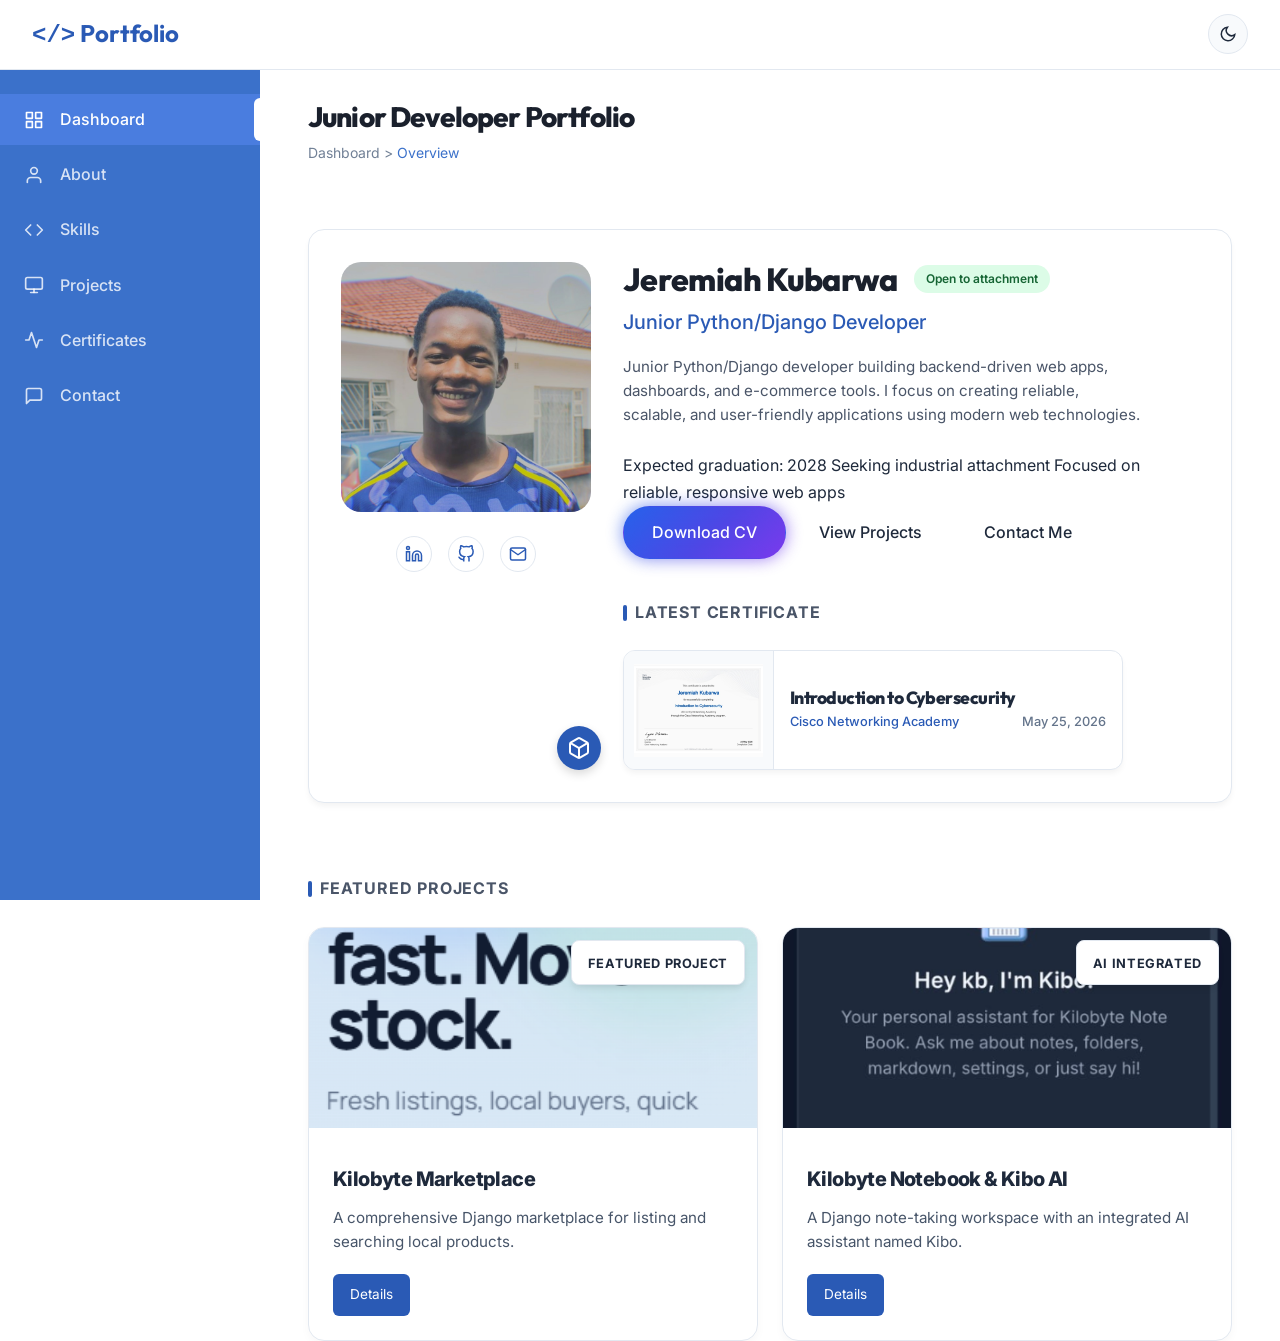
==== commit 33069bc6: "Remove Attachment Readiness and unnecessary stats/sections" ====
--- a/index.html
+++ b/index.html
@@ -70,36 +70,6 @@
       </li>
     </ul>
 
-    <div class="sidebar-stats">
-      <h4>Attachment Readiness</h4>
-      <div class="stat-item">
-        <div class="stat-header">
-          <span class="stat-icon-wrapper">💻 Python & Django</span>
-          <span class="stat-percentage">90%</span>
-        </div>
-        <div class="stat-bar">
-          <div class="stat-fill" style="width: 90%;"></div>
-        </div>
-      </div>
-      <div class="stat-item">
-        <div class="stat-header">
-          <span class="stat-icon-wrapper">🎨 Frontend (HTML/CSS/JS)</span>
-          <span class="stat-percentage">80%</span>
-        </div>
-        <div class="stat-bar">
-          <div class="stat-fill" style="width: 80%;"></div>
-        </div>
-      </div>
-      <div class="stat-item">
-        <div class="stat-header">
-          <span class="stat-icon-wrapper">📱 Mobile (Flutter/Dart)</span>
-          <span class="stat-percentage">75%</span>
-        </div>
-        <div class="stat-bar">
-          <div class="stat-fill" style="width: 75%;"></div>
-        </div>
-      </div>
-    </div>
 
   </aside>
 
@@ -111,21 +81,7 @@
       </div>
     </div>
 
-    <!-- Overview Stats Grid -->
-    <div class="overview-stats">
-      <div class="overview-stat-card">
-        <div class="overview-stat-value">4</div>
-        <div class="overview-stat-label">Active Projects</div>
-      </div>
-      <div class="overview-stat-card">
-        <div class="overview-stat-value">10+</div>
-        <div class="overview-stat-label">Tech Stack Skills</div>
-      </div>
-      <div class="overview-stat-card">
-        <div class="overview-stat-value">2</div>
-        <div class="overview-stat-label">Certifications</div>
-      </div>
-    </div>
+
 
     <div class="profile-card fade-in" style="margin-top: 24px;">
       <div class="profile-image-container">
